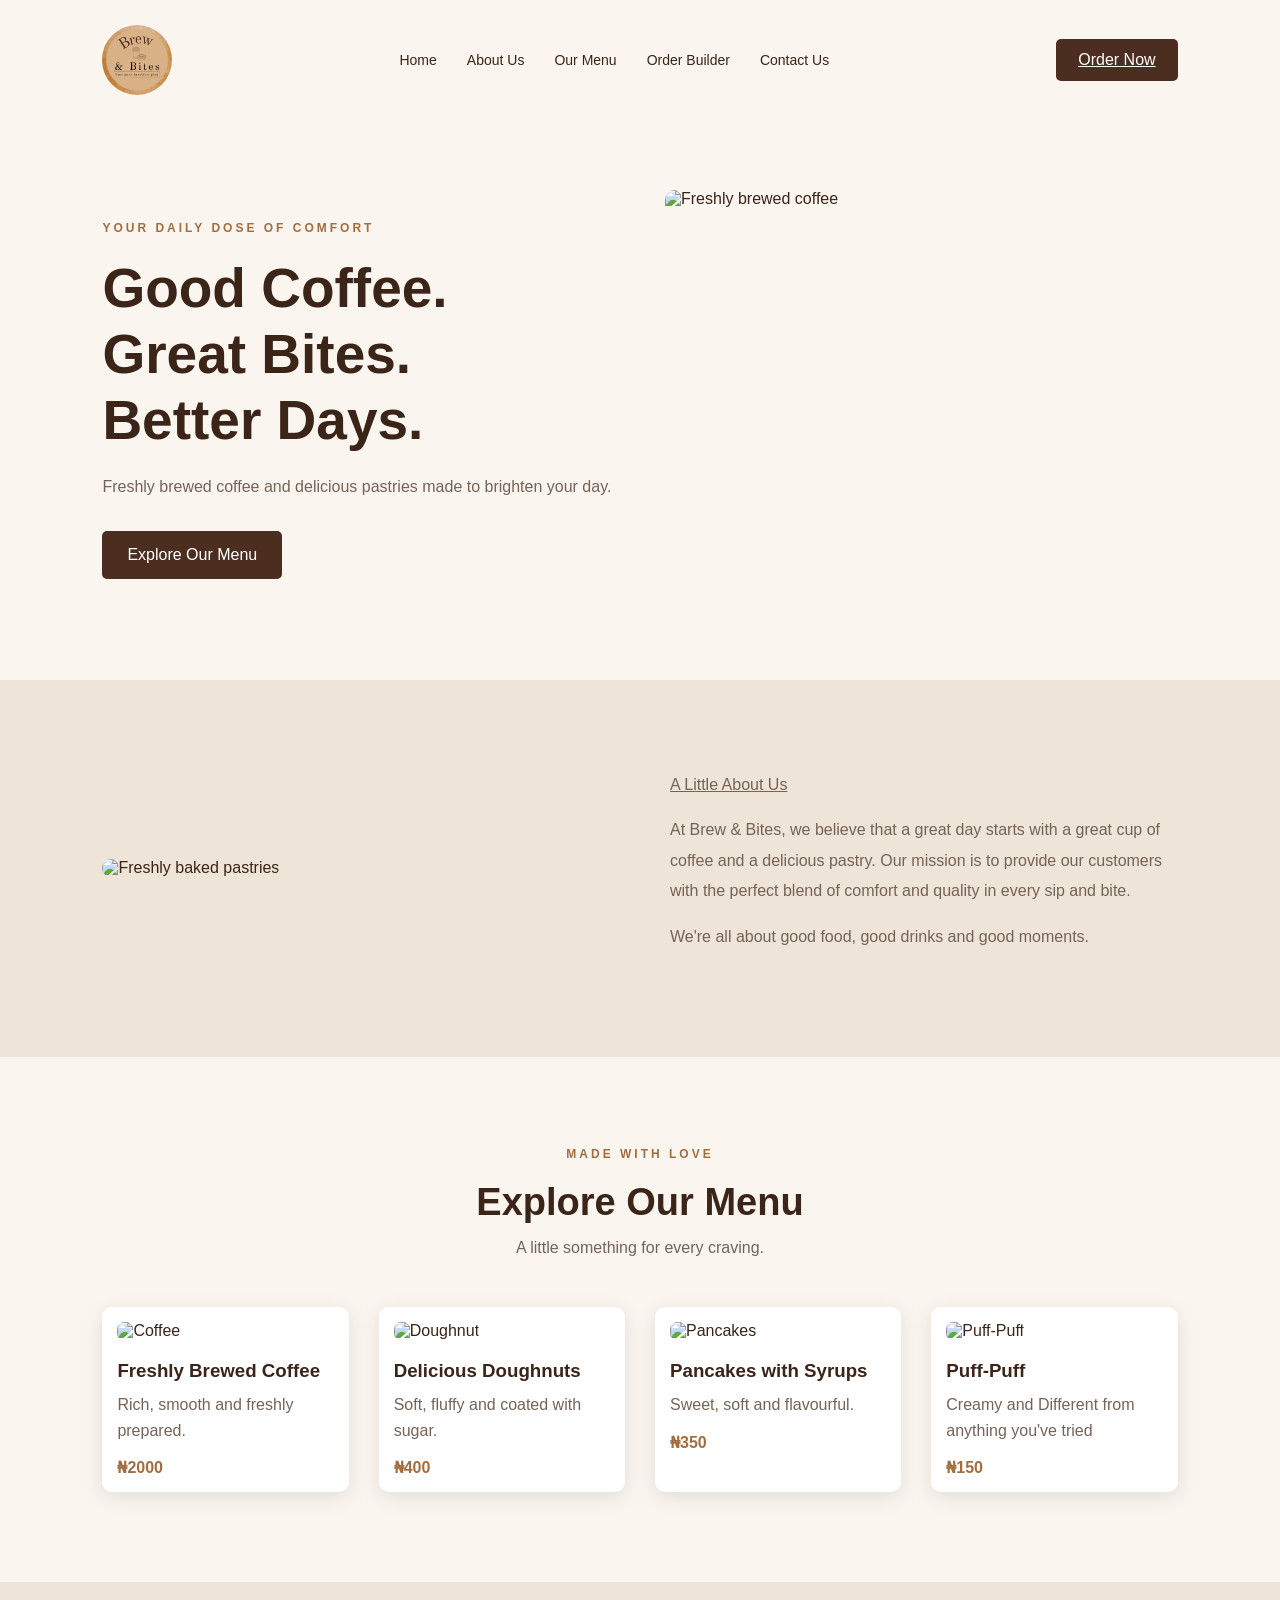
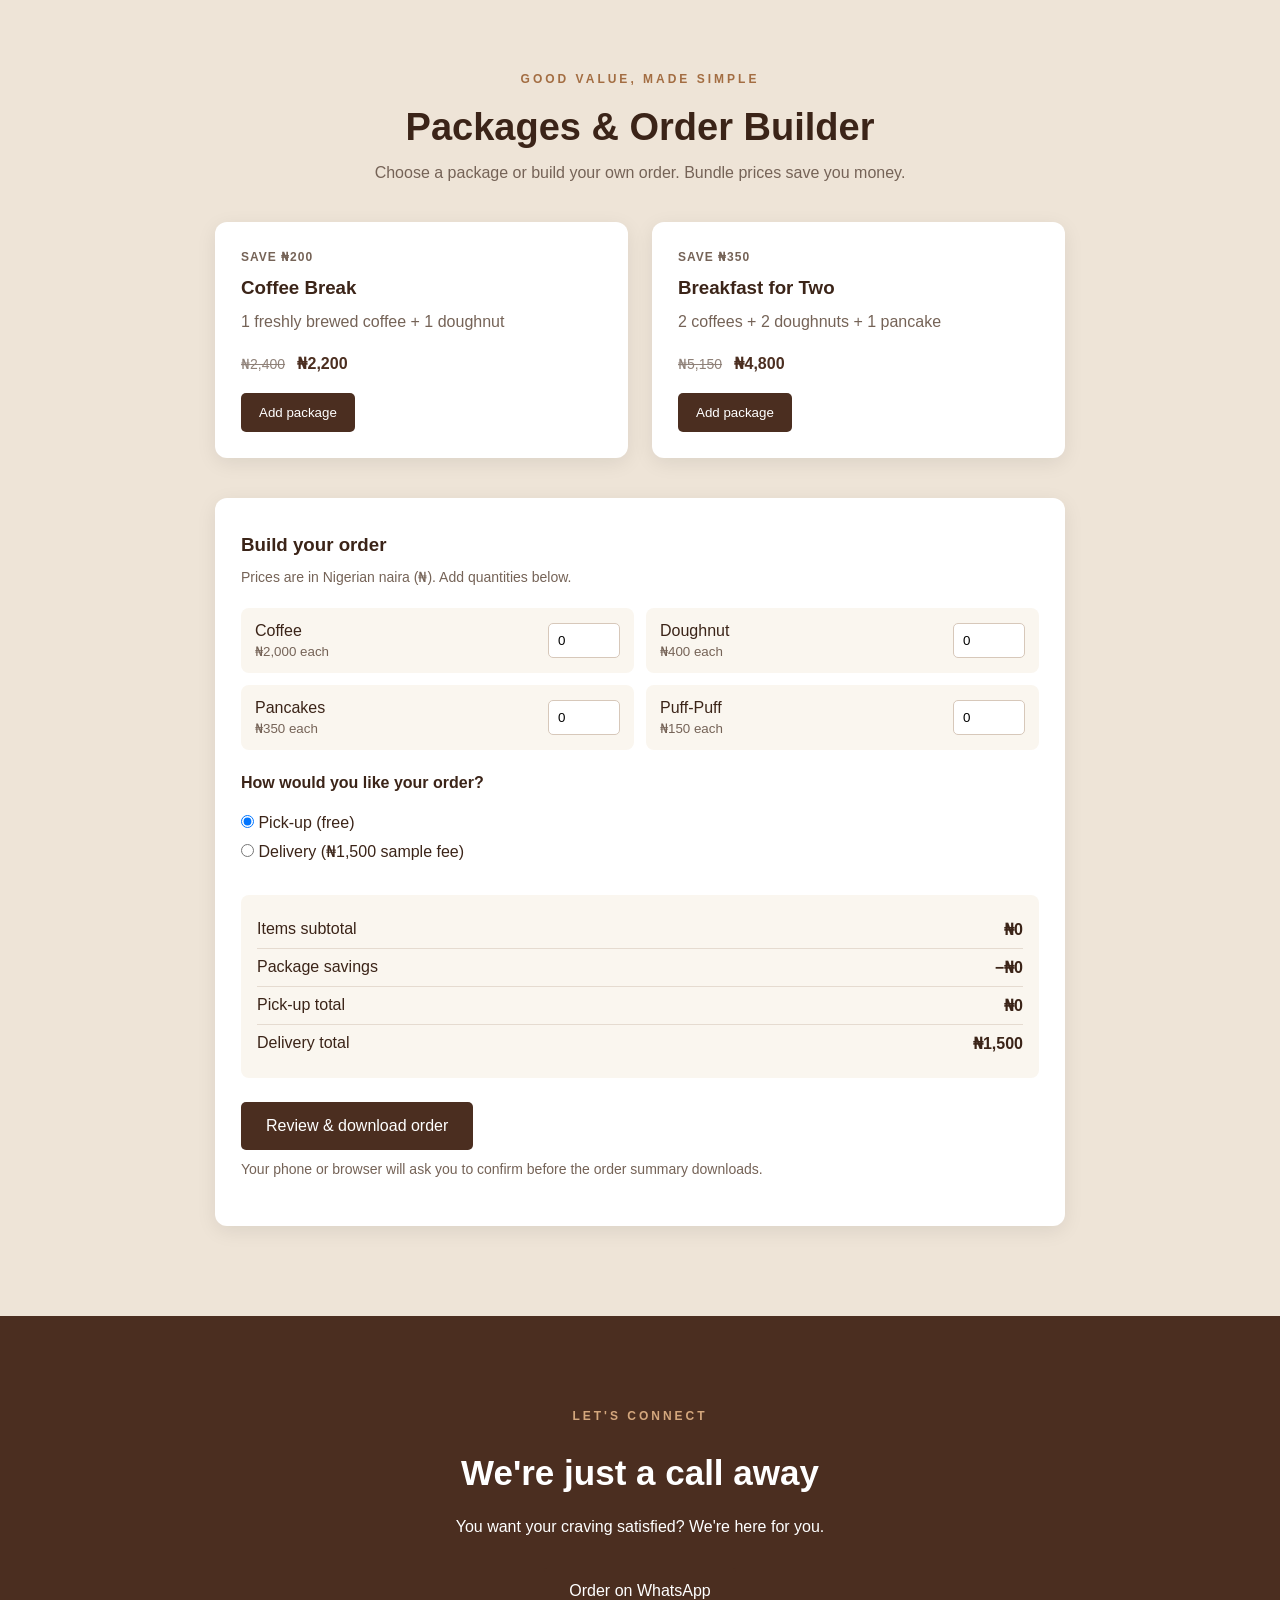
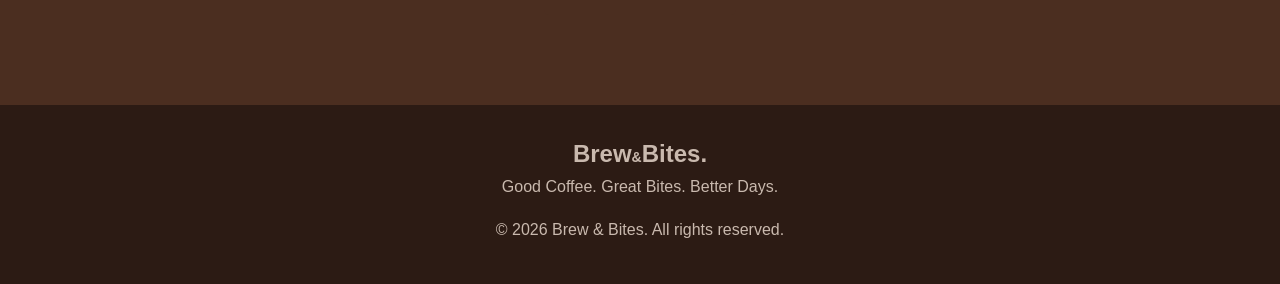
==== index.html @ 8ce564f5 "Prepare homepage for GitHub Pages" ====
<!DOCTYPE html>
<html lang="en">
<head>
    <meta charset="UTF-8">
    <meta name="viewport" content="width=device-width, initial-scale=1.0">
    <title>Brew &amp; Bites | Coffee &amp; Pastries</title>
    <link rel="stylesheet" href="Brew&Bites.css">
</head>

<body>
    
    <!-- Navigation Bar -->
     <header>
        <nav class="navbar">
            <a class="logo" href="#home" aria-label="Brew &amp; Bites home">
                <img src="Brew&Bites Logo.png" alt="Brew &amp; Bites">
            </a>
            <ul class="nav-links">
                <li><a href="#home">Home</a></li>
                <li><a href="#about">About Us</a></li>
                <li><a href="#menu">Our Menu</a></li>
                <li><a href="#order">Order Builder</a></li>
                <li><a href="#contact">Contact Us</a></li>
            </ul>

        <a href="#menu" class="nav-button">Order Now</a>
        </nav>
     </header>

     <!-- Hero Section -->
      <section class="hero" id="home">
        <div class="hero-content">
            <p class="subtitle"> YOUR DAILY DOSE OF COMFORT</p>
            <h2>Good Coffee. <br> Great Bites. <br> Better Days.</h2>
            <p class="hero-text"> Freshly brewed coffee and delicious pastries
                made to brighten your day.</p>
                <a href="#menu" class="main-button">Explore Our Menu</a>
        </div>
        <div class="hero-image">
            <img src="https://i.pinimg.com/736x/48/18/15/48181556a1251f85918fa22b7e24f1dc.jpg"
             alt="Freshly brewed coffee">
        </div>
      </section>
      
      <!-- About Section-->
       <section class="about" id="about">
        <div class="about-image">
            <img src="https://i.pinimg.com/1200x/36/cc/47/36cc47ac94c174bf7841adbf5178aaad.jpg"
             alt="Freshly baked pastries">
            </div>
        <div class="about-content">
            <p class="substitute"><ins>A Little About Us</ins></p>
            <p>At Brew & Bites, we believe that a great day starts with a great cup of coffee 
                and a delicious pastry. Our mission is to provide our customers with the 
                perfect blend of comfort and quality in every sip and bite.</p>
        <p>We're all about good food, good drinks and good moments.</p>
        </div>
    </section>

    <!-- Menu Section -->
     <section class="menu" id="menu">
        <div class="section-heading">
            <p class="subtitle">MADE WITH LOVE</p>
            <h2>Explore Our Menu</h2>
            <p>A little something for every craving.</p>
            </div>
            <div class="menu-container">
                <div class="menu-card">
                    <img src="https://i.pinimg.com/1200x/37/14/6b/37146b39b36eb6099cf2e874a7b038fd.jpg"
                     alt="Coffee">
                
                <h3>Freshly Brewed Coffee</h3>
            <p>Rich, smooth and freshly prepared.</p>
        <span>&#8358;2000</span>
        </div>
        <div class="menu-card">
            <img src="https://i.pinimg.com/736x/ae/e1/06/aee106ad4c05908aec29d36eb1d258b9.jpg"
             alt="Doughnut">
            <h3>Delicious Doughnuts</h3>
            <p>Soft, fluffy and coated with sugar.</p>
            <span>&#8358;400</span>
        </div>
        <div class="menu-card">
            <img src="https://i.pinimg.com/736x/8e/73/9d/8e739d3c73267d97b1885a429aee0c79.jpg"
            alt="Pancakes">
            <h3>Pancakes with Syrups</h3>
            <p>Sweet, soft and flavourful.</p>
            <span>&#8358;350</span>
        </div>
        <div class="menu-card">
            <img src="https://i.pinimg.com/1200x/b7/78/c4/b778c4406c32c55154d35bc5a3b492a5.jpg"
            alt="Puff-Puff">
            <h3>Puff-Puff</h3>
            <p>Creamy and Different from anything you've tried</p>
            <span>&#8358;150</span>
        </div>
        </div>
    </section>

    <!-- Packages and Order Builder -->
    <section class="order-section" id="order">
        <div class="section-heading">
            <p class="subtitle">GOOD VALUE, MADE SIMPLE</p>
            <h2>Packages &amp; Order Builder</h2>
            <p>Choose a package or build your own order. Bundle prices save you money.</p>
        </div>

        <div class="package-container">
            <article class="package-card">
                <p class="package-label">SAVE ₦200</p>
                <h3>Coffee Break</h3>
                <p>1 freshly brewed coffee + 1 doughnut</p>
                <p class="package-price"><s>₦2,400</s> ₦2,200</p>
                <button class="package-button" type="button" data-package="coffee-break">Add package</button>
            </article>
            <article class="package-card">
                <p class="package-label">SAVE ₦350</p>
                <h3>Breakfast for Two</h3>
                <p>2 coffees + 2 doughnuts + 1 pancake</p>
                <p class="package-price"><s>₦5,150</s> ₦4,800</p>
                <button class="package-button" type="button" data-package="breakfast-two">Add package</button>
            </article>
        </div>

        <form class="order-builder" id="order-form">
            <h3>Build your order</h3>
            <p class="form-note">Prices are in Nigerian naira (₦). Add quantities below.</p>
            <div class="order-items">
                <label class="order-item"><span>Coffee <small>₦2,000 each</small></span><input type="number" min="0" step="1" value="0" data-item="coffee" aria-label="Coffee quantity"></label>
                <label class="order-item"><span>Doughnut <small>₦400 each</small></span><input type="number" min="0" step="1" value="0" data-item="doughnut" aria-label="Doughnut quantity"></label>
                <label class="order-item"><span>Pancakes <small>₦350 each</small></span><input type="number" min="0" step="1" value="0" data-item="pancakes" aria-label="Pancakes quantity"></label>
                <label class="order-item"><span>Puff-Puff <small>₦150 each</small></span><input type="number" min="0" step="1" value="0" data-item="puffpuff" aria-label="Puff-Puff quantity"></label>
            </div>

            <fieldset class="fulfilment-options">
                <legend>How would you like your order?</legend>
                <label><input type="radio" name="fulfilment" value="pickup" checked> Pick-up (free)</label>
                <label><input type="radio" name="fulfilment" value="delivery"> Delivery (₦1,500 sample fee)</label>
            </fieldset>

            <div class="delivery-fields" id="delivery-fields" hidden>
                <label>Delivery address<input type="text" id="delivery-address" autocomplete="street-address" placeholder="Street, area, city"></label>
                <label>Phone number<input type="tel" id="customer-phone" autocomplete="tel" placeholder="e.g. 08012345678"></label>
            </div>

            <div class="order-totals" aria-live="polite">
                <p>Items subtotal <strong id="items-total">₦0</strong></p>
                <p>Package savings <strong id="savings-total">−₦0</strong></p>
                <p>Pick-up total <strong id="pickup-total">₦0</strong></p>
                <p>Delivery total <strong id="delivery-total">₦1,500</strong></p>
            </div>
            <button class="main-button download-button" type="button" id="download-order">Review &amp; download order</button>
            <p class="form-note">Your phone or browser will ask you to confirm before the order summary downloads.</p>
        </form>
    </section>

    <!-- Contact Section -->
    <section class="contact" id="contact">
        <p class="subtitle">LET'S CONNECT</p>
        <h2>We're just a call away</h2>
        <p>You want your craving satisfied? We're here for you.</p>
        <a href="https://wa.me/2349023709091" class="main-button">
          Order on WhatsApp
        </a>
        </section>

        <!--Footer-->
        <footer>
            <h2> Brew<span>&</span>Bites.</h2>
            <p>Good Coffee. Great Bites. Better Days.</p>
            <p class="copyright">&copy; 2026 Brew &amp; Bites. All rights reserved.</p>
        </footer>
        <script src="Brew&Bites.js"></script>
</body>
</html>
---- Brew&Bites.css ----
/*General Page Styling*/
* {
    margin: 0;
    padding: 0;
    box-sizing: border-box;
    scroll-behavior: smooth;
}

body {
      font-family: Arial, Helvetica, sans-serif;
      background-color: #faf6ef;
      color: #3b2418;
}

/*Navigation Bar Styling*/
.navbar {
    display: flex;
    justify-content: space-between;
    align-items: center;
    padding: 25px 8%;
    background-color: #faf6ef;
}

.logo{
    display: inline-flex;
    align-items: center;
}

.logo img {
    display: block;
    width: 70px;
    height: 70px;
    object-fit: contain;
    border-radius: 50%;
}

.nav-links {
    display: flex;
    list-style: none;
    gap: 30px;
}

.nav-links a{
    text-decoration: none;
    color: #3b2418;
    font-size: 14px;
    transition: color 0.3s ease;
}

.nav-links a:hover {
    color: #b47a4b;
}

.nav-button {
    padding: 12px 22px;
    background-color: #4b2e20;
    color: #fff;
    border: none;
    border-radius: 5px;
    cursor: pointer;
    transition: background-color 0.3s ease;
}

/* Hero Section Styling*/
.hero {
    display: flex;
    align-items: center;
    justify-content: space-between;
    padding: 70px 8%;
    gap: 50px;
}

.hero-content {
    flex: 1;
}

.subtitle {
    color: #a36d42;
    font-size: 12px;
    font-weight: bold;
    letter-spacing: 3px;
    margin-bottom: 20px
}

.hero h2 {
    font-size: 55px;
    line-height: 1.2;
    margin-bottom: 20px;
}

.hero-text {
    font-size: 16px;
    margin-bottom: 30px;
    line-height: 1.8;
    color: #756357
}

.main-button {
    display: inline-block;
    background-color: #4b2e20;
    color: #fff;
    padding: 15px 25px;
    text-decoration: none;
    border-radius: 5px;
    transition: background-color 0.3s ease;
}

.main-button:hover {
    background-color: #a36d42;
}

.hero-image {
    flex: 1;
}

.hero-image img {
    display: block;
    width: 100%;
    height: 420px;
    object-fit: cover;
    border-radius: 10px;
}

/*About Section Styling*/
.about {
    display: flex;
    align-items: center;
    background-color: #eee4d7;
    padding: 90px 8%;
    gap: 60px;
}

.about-image {
    flex: 1;
}

.about-image img {
    width: 100%;
    border-radius: 10px;
    object-fit: cover;
    height: 400px;
}

.about-content {
    flex: 1;
}

.about-content h2 {
    font-size: 38px;
    margin-bottom: 20px;
}

.about-content p {
    line-height: 1.9;
    color: #756357;
    margin-bottom: 15px;
}

/*Menu Section Styling*/
.menu {
    padding: 90px 8%;
    background-color: #faf6ef;
    text-align: center;
}

.section-heading h2 {
    font-size: 38px;
    margin-bottom: 15px;
}

.section-heading > p:last-child {
    color: #756357;
}

.menu-container {
    display: flex;
    justify-content: center;
    gap: 30px;
    margin-top: 50px;
}

.menu-card {
    background-color: white;
    padding: 15px;
    border-radius: 10px;
    flex: 1;
    text-align: left;
    box-shadow: 0 5px 20px rgba(0, 0, 0, 0.1);
    transition: 0.3s ease;
}

.menu-card:hover {
    transform: translateY(-8px);
    box-shadow: 0 10px 30px rgba(0, 0, 0, 0.1);
}

.menu-card img {
    width: 100%;
    border-radius: 7px;
    object-fit: cover;
    height: 220px;
}

.menu-card h3 {
    margin: 20px 0 10px;
}

.menu-card p {
    color: #756357;
    line-height: 1.6;
    margin-bottom: 15px;
}

.menu-card span {
    font-weight: bold;
    color: #a36d42;
}

/* Packages and order builder */
.order-section {
    padding: 90px 8%;
    background-color: #eee4d7;
}

.order-section .section-heading {
    text-align: center;
}

.package-container {
    display: grid;
    grid-template-columns: repeat(2, minmax(0, 1fr));
    gap: 24px;
    max-width: 850px;
    margin: 40px auto;
}

.package-card,
.order-builder {
    background: #fff;
    border-radius: 12px;
    padding: 26px;
    box-shadow: 0 5px 20px rgba(0, 0, 0, 0.08);
}

.package-label {
    color: #a36d42;
    font-size: 12px;
    font-weight: bold;
    letter-spacing: 1px;
}

.package-card h3,
.order-builder h3 {
    margin: 10px 0;
}

.package-card p {
    line-height: 1.6;
    color: #756357;
}

.package-price {
    margin: 16px 0;
    font-weight: bold;
    color: #4b2e20 !important;
}

.package-price s {
    color: #8f8178;
    font-size: 14px;
    font-weight: normal;
    margin-right: 8px;
}

.package-button {
    border: 0;
    border-radius: 5px;
    padding: 12px 18px;
    background: #4b2e20;
    color: #fff;
    cursor: pointer;
}

.package-button:hover {
    background: #a36d42;
}

.order-builder {
    max-width: 850px;
    margin: 0 auto;
}

.form-note {
    color: #756357;
    font-size: 14px;
    line-height: 1.6;
    margin: 8px 0 20px;
}

.order-items {
    display: grid;
    grid-template-columns: repeat(2, minmax(0, 1fr));
    gap: 12px;
}

.order-item {
    display: flex;
    justify-content: space-between;
    align-items: center;
    gap: 12px;
    padding: 14px;
    background: #faf6ef;
    border-radius: 8px;
}

.order-item small {
    display: block;
    color: #756357;
    margin-top: 4px;
}

.order-item input {
    width: 72px;
    padding: 9px;
    border: 1px solid #d7c8ba;
    border-radius: 5px;
}

.fulfilment-options {
    border: 0;
    margin: 24px 0 16px;
}

.fulfilment-options legend {
    font-weight: bold;
    margin-bottom: 12px;
}

.fulfilment-options label {
    display: block;
    margin: 10px 0;
}

.delivery-fields label {
    display: block;
    font-weight: bold;
    margin: 12px 0;
}

.delivery-fields input {
    display: block;
    width: 100%;
    margin-top: 6px;
    padding: 12px;
    border: 1px solid #d7c8ba;
    border-radius: 5px;
}

.order-totals {
    margin: 24px 0;
    padding: 16px;
    background: #faf6ef;
    border-radius: 8px;
}

.order-totals p {
    display: flex;
    justify-content: space-between;
    gap: 16px;
    padding: 9px 0;
    border-bottom: 1px solid #e5dbd0;
}

.order-totals p:last-child {
    border-bottom: 0;
}

.download-button {
    border: 0;
    cursor: pointer;
    font: inherit;
}

/* Contact Section */
.contact {
    background-color: #4b2e20;
    color: white;
    text-align: center;
    padding: 90px 8%;
}

.contact h2 {
    font-size: 35px;
    margin-bottom: 20px;
}

.contact p {
    line-height: 1.8;
    margin-bottom: 25px;
}

.contact .subtitle {
    color: #d4a77d;
}

/* Footer */
footer {
    background-color: #2c1b14;
    color: white;
    text-align: center;
    padding: 35px 15px;
}

footer h2 {
    margin-bottom: 10px;
    color: #c9b9ae;
}

footer p {
    color: #c9b9ae;
    margin-bottom: 10px;
}

footer span {
    color: #c9b9ae;
    margin: 10px 0;
    font-size: 14px;
}

.copyright {
    margin-top: 25px;
}

/* Mobile Responsivess */
@media (max-width: 768px) {
    .navbar {
        flex-direction: column;
        gap: 20px;
        align-items: flex-start;
    }

    .nav-links {
        flex-wrap: wrap;
        gap: 15px;
        margin-top: 15px;
        justify-content: center;
    }

    .hero {
        flex-direction: column;
        text-align: center;
        padding: 50px 6%;
    }

    .hero h2 {
        font-size: 40px;
    }

    .hero-image {
        height: 300px;
    }

    .about {
        flex-direction: column;
        text-align: center;
        padding: 60px 6%;
    }

    .about-content h2 {
        font-size: 30px;
    }

    .menu-container {
        flex-direction: column;
    }

    .package-container,
    .order-items {
        grid-template-columns: 1fr;
    }

    .hero-image,
    .hero-image img {
        width: 100%;
    }

    .contact h2 {
        font-size: 30px;
    }
}
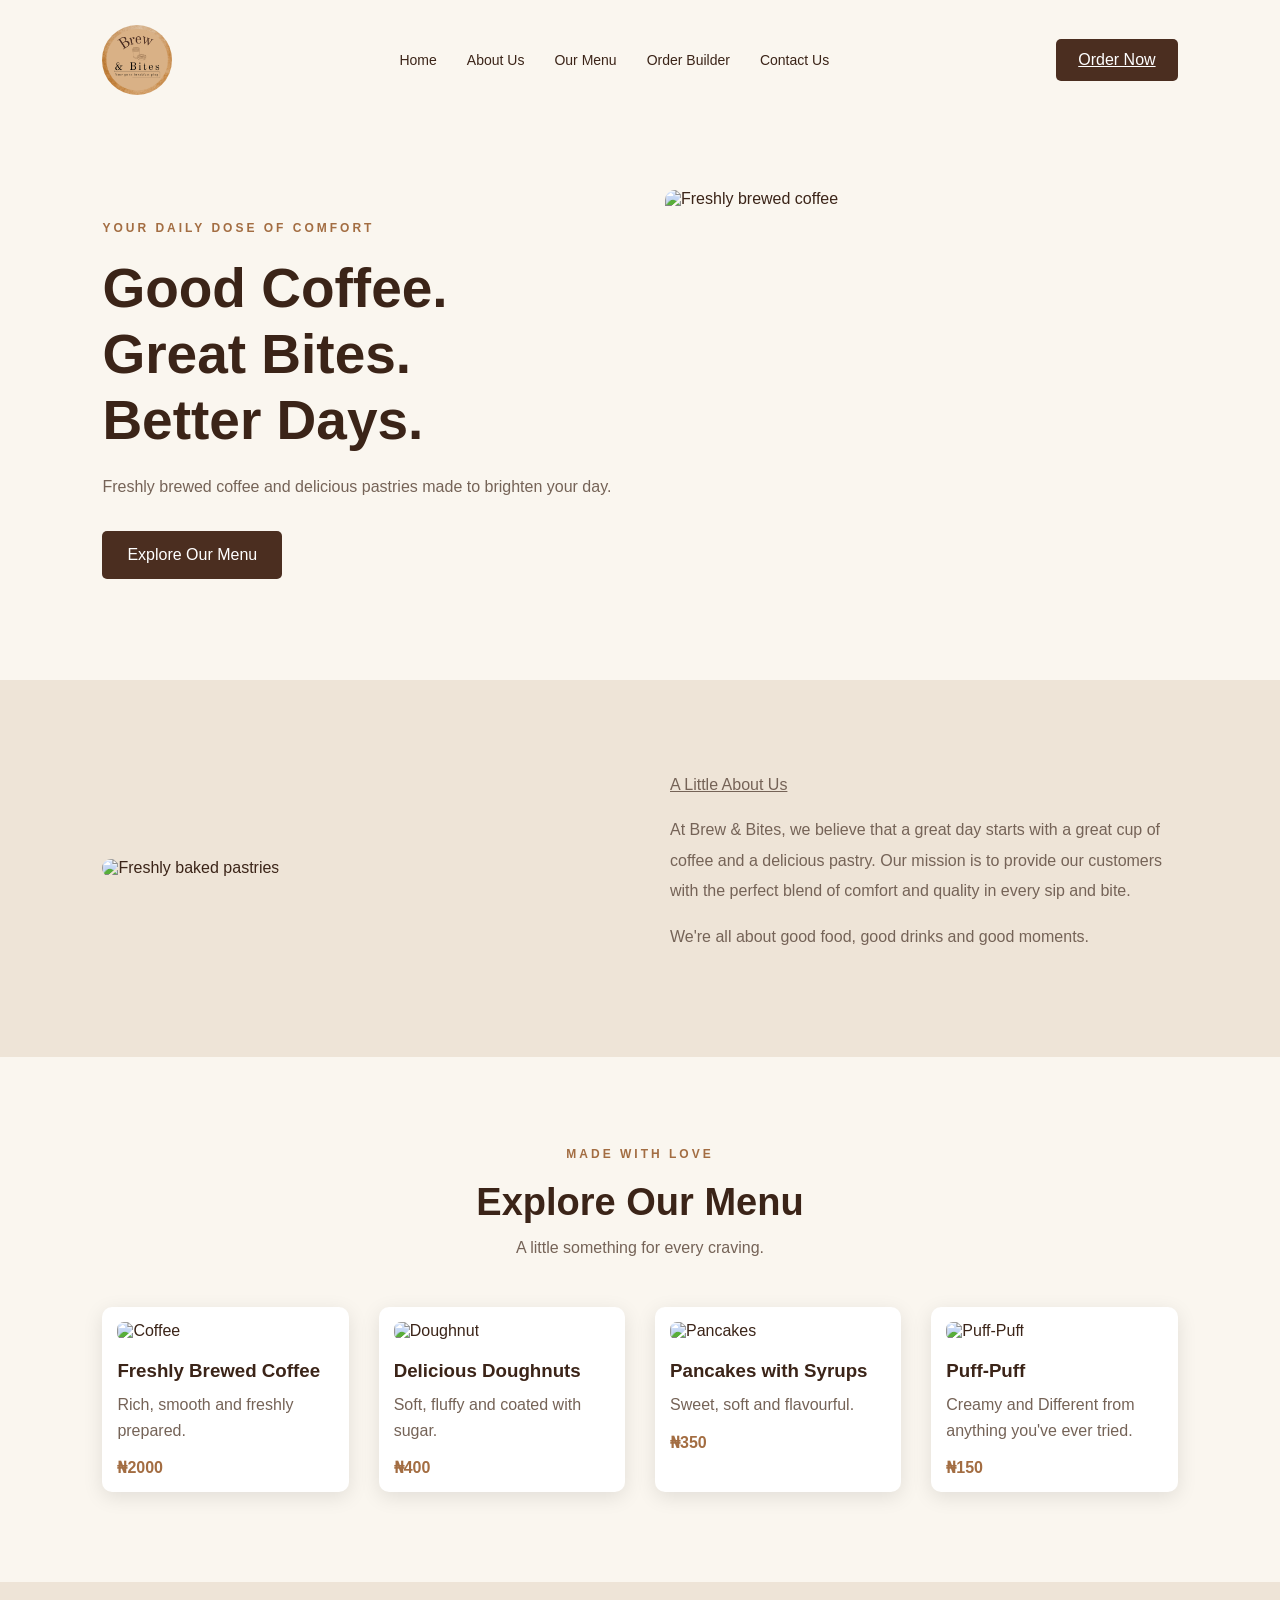
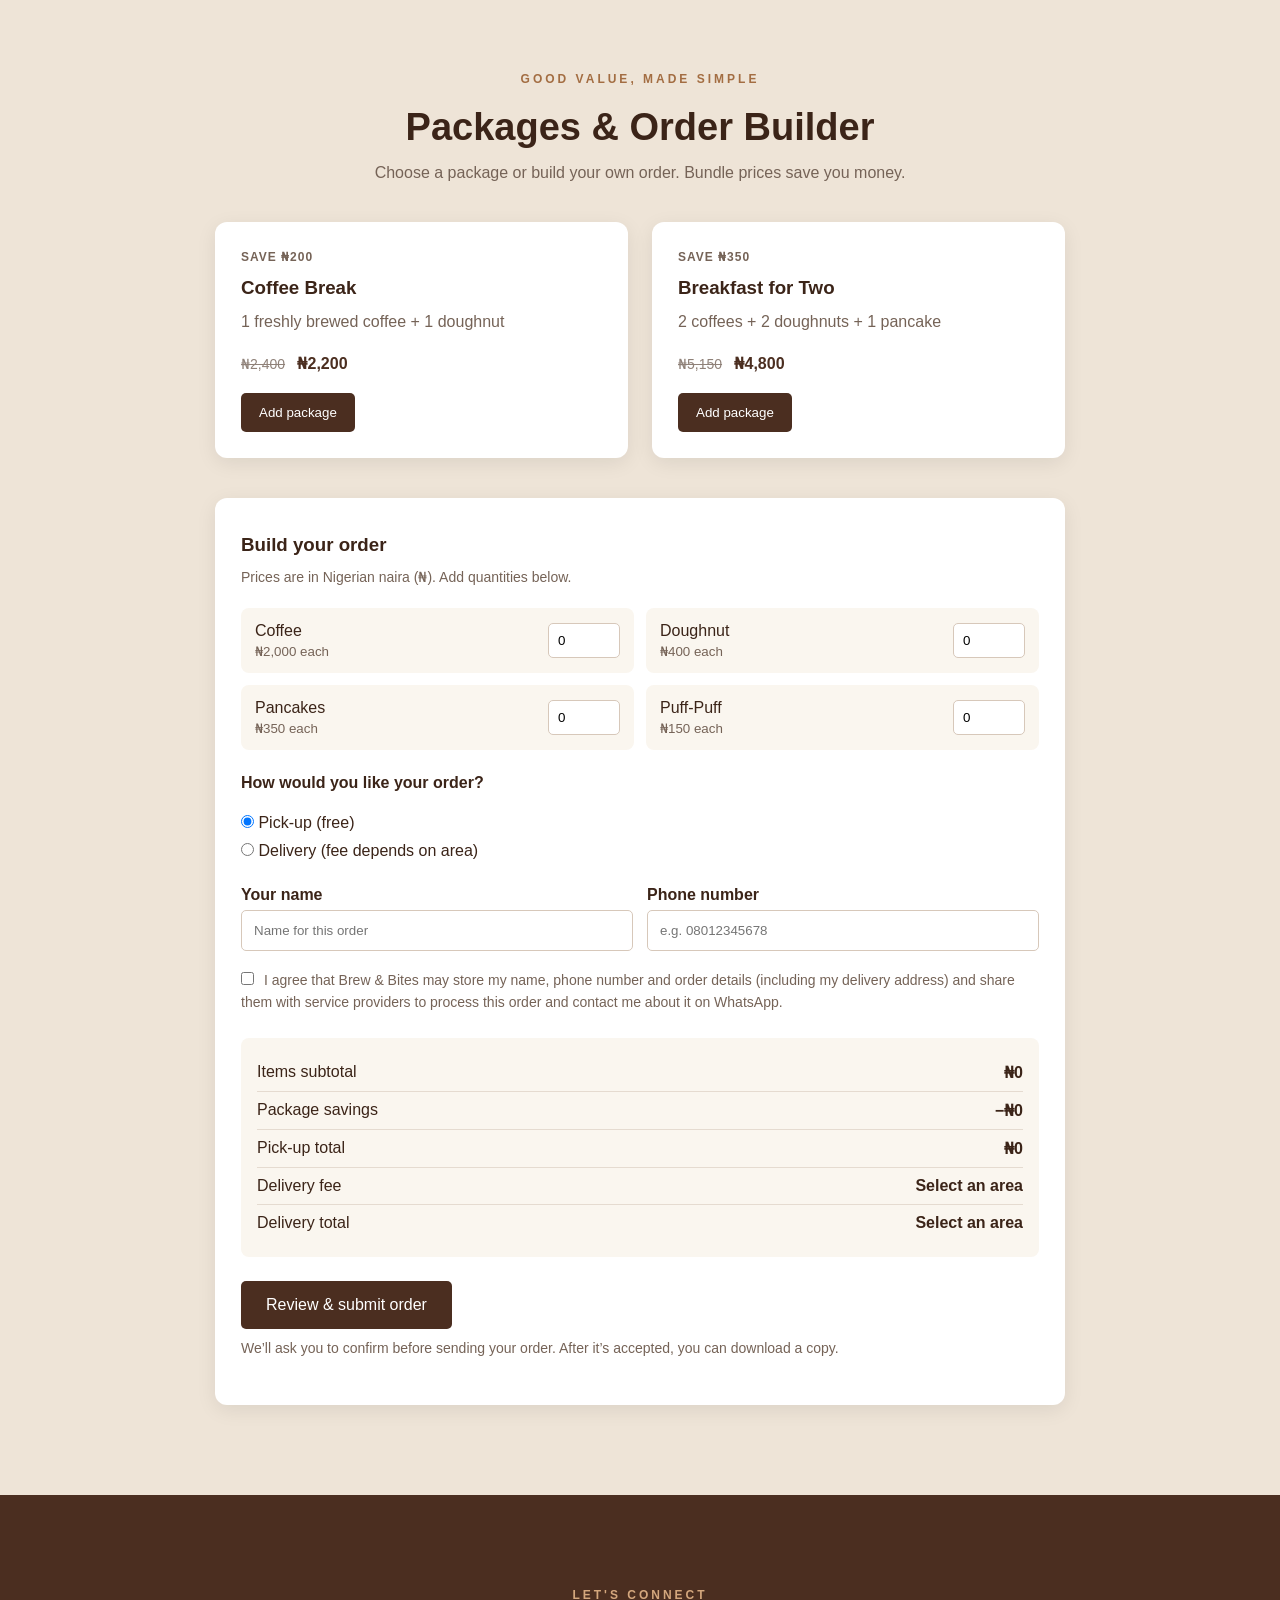
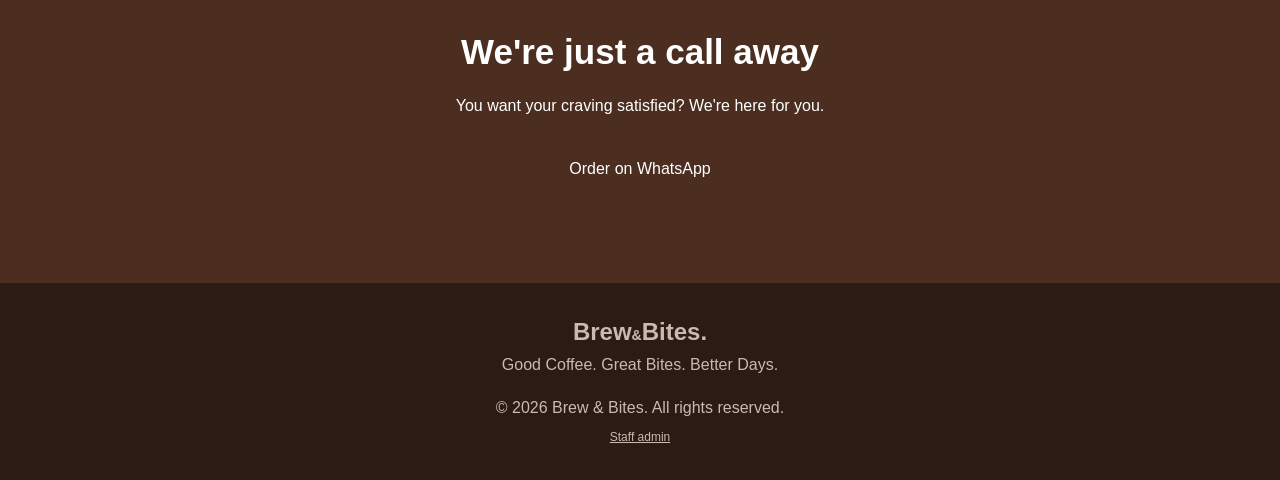
==== commit 006f8ab6: "Add Supabase order backend and admin dashboard" ====
--- a/index.html
+++ b/index.html
@@ -91,7 +91,7 @@
             <img src="https://i.pinimg.com/1200x/b7/78/c4/b778c4406c32c55154d35bc5a3b492a5.jpg"
             alt="Puff-Puff">
             <h3>Puff-Puff</h3>
-            <p>Creamy and Different from anything you've tried</p>
+            <p>Creamy and Different from anything you've ever tried.</p>
             <span>&#8358;150</span>
         </div>
         </div>
@@ -125,6 +125,7 @@
         <form class="order-builder" id="order-form">
             <h3>Build your order</h3>
             <p class="form-note">Prices are in Nigerian naira (₦). Add quantities below.</p>
+            <label class="bot-trap" aria-hidden="true">Leave this field empty<input type="text" id="website" tabindex="-1" autocomplete="off"></label>
             <div class="order-items">
                 <label class="order-item"><span>Coffee <small>₦2,000 each</small></span><input type="number" min="0" step="1" value="0" data-item="coffee" aria-label="Coffee quantity"></label>
                 <label class="order-item"><span>Doughnut <small>₦400 each</small></span><input type="number" min="0" step="1" value="0" data-item="doughnut" aria-label="Doughnut quantity"></label>
@@ -135,22 +136,39 @@
             <fieldset class="fulfilment-options">
                 <legend>How would you like your order?</legend>
                 <label><input type="radio" name="fulfilment" value="pickup" checked> Pick-up (free)</label>
-                <label><input type="radio" name="fulfilment" value="delivery"> Delivery (₦1,500 sample fee)</label>
+                <label><input type="radio" name="fulfilment" value="delivery"> Delivery (fee depends on area)</label>
             </fieldset>
 
+            <div class="customer-fields">
+                <label>Your name<input type="text" id="customer-name" autocomplete="name" maxlength="100" required placeholder="Name for this order"></label>
+                <label>Phone number<input type="tel" id="customer-phone" autocomplete="tel" maxlength="30" required placeholder="e.g. 08012345678"></label>
+            </div>
             <div class="delivery-fields" id="delivery-fields" hidden>
+                <label>Delivery area
+                    <select id="delivery-area">
+                        <option value="" selected>Select your area</option>
+                        <option value="academic_area">Academic area — ₦600</option>
+                        <option value="halls_of_residence">Halls of residence — ₦500</option>
+                        <option value="private_hostel">Private hostel — ₦300</option>
+                        <option value="off_campus" disabled>Off-campus — unavailable</option>
+                    </select>
+                </label>
+                <p class="form-note">Off-campus delivery is currently unavailable.</p>
                 <label>Delivery address<input type="text" id="delivery-address" autocomplete="street-address" placeholder="Street, area, city"></label>
-                <label>Phone number<input type="tel" id="customer-phone" autocomplete="tel" placeholder="e.g. 08012345678"></label>
             </div>
+
+            <label class="order-consent"><input type="checkbox" id="order-consent" required> I agree that Brew &amp; Bites may store my name, phone number and order details (including my delivery address) and share them with service providers to process this order and contact me about it on WhatsApp.</label>
 
             <div class="order-totals" aria-live="polite">
                 <p>Items subtotal <strong id="items-total">₦0</strong></p>
                 <p>Package savings <strong id="savings-total">−₦0</strong></p>
                 <p>Pick-up total <strong id="pickup-total">₦0</strong></p>
-                <p>Delivery total <strong id="delivery-total">₦1,500</strong></p>
+                <p>Delivery fee <strong id="delivery-fee-total">Select an area</strong></p>
+                <p>Delivery total <strong id="delivery-total">Select an area</strong></p>
             </div>
-            <button class="main-button download-button" type="button" id="download-order">Review &amp; download order</button>
-            <p class="form-note">Your phone or browser will ask you to confirm before the order summary downloads.</p>
+            <button class="main-button download-button" type="submit" id="submit-order">Review &amp; submit order</button>
+            <p class="form-note">We’ll ask you to confirm before sending your order. After it’s accepted, you can download a copy.</p>
+            <p class="order-status" id="order-status" role="status" aria-live="polite"></p>
         </form>
     </section>
 
@@ -169,6 +187,7 @@
             <h2> Brew<span>&</span>Bites.</h2>
             <p>Good Coffee. Great Bites. Better Days.</p>
             <p class="copyright">&copy; 2026 Brew &amp; Bites. All rights reserved.</p>
+            <a class="staff-link" href="/admin/">Staff admin</a>
         </footer>
         <script src="Brew&Bites.js"></script>
 </body>
--- a/Brew&Bites.css
+++ b/Brew&Bites.css
@@ -341,19 +341,84 @@
     margin: 10px 0;
 }
 
-.delivery-fields label {
-    display: block;
-    font-weight: bold;
-    margin: 12px 0;
-}
-
-.delivery-fields input {
+.customer-fields {
+    display: grid;
+    grid-template-columns: repeat(2, minmax(0, 1fr));
+    gap: 14px;
+    margin: 16px 0;
+}
+
+.customer-fields label {
+    display: block;
+    font-weight: bold;
+}
+
+.customer-fields input {
     display: block;
     width: 100%;
     margin-top: 6px;
     padding: 12px;
     border: 1px solid #d7c8ba;
     border-radius: 5px;
+}
+
+.order-consent {
+    display: block;
+    margin: 18px 0;
+    color: #756357;
+    font-size: 14px;
+    line-height: 1.6;
+}
+
+.order-consent input {
+    margin-right: 6px;
+}
+
+.bot-trap {
+    position: absolute;
+    left: -10000px;
+    width: 1px;
+    height: 1px;
+    overflow: hidden;
+}
+
+.order-status {
+    margin-top: 16px;
+    color: #4b2e20;
+    line-height: 1.6;
+}
+
+.whatsapp-fallback {
+    display: inline-block;
+    margin-top: 8px;
+    color: #147a3d;
+    font-weight: bold;
+}
+
+.delivery-fields label {
+    display: block;
+    font-weight: bold;
+    margin: 12px 0;
+}
+
+.delivery-fields input {
+    display: block;
+    width: 100%;
+    margin-top: 6px;
+    padding: 12px;
+    border: 1px solid #d7c8ba;
+    border-radius: 5px;
+}
+
+.delivery-fields select {
+    display: block;
+    width: 100%;
+    margin-top: 6px;
+    padding: 12px;
+    border: 1px solid #d7c8ba;
+    border-radius: 5px;
+    background: #fff;
+    color: #3b2418;
 }
 
 .order-totals {
@@ -431,6 +496,11 @@
     margin-top: 25px;
 }
 
+.staff-link {
+    color: #c9b9ae;
+    font-size: 12px;
+}
+
 /* Mobile Responsivess */
 @media (max-width: 768px) {
     .navbar {
@@ -475,7 +545,8 @@
     }
 
     .package-container,
-    .order-items {
+    .order-items,
+    .customer-fields {
         grid-template-columns: 1fr;
     }
 
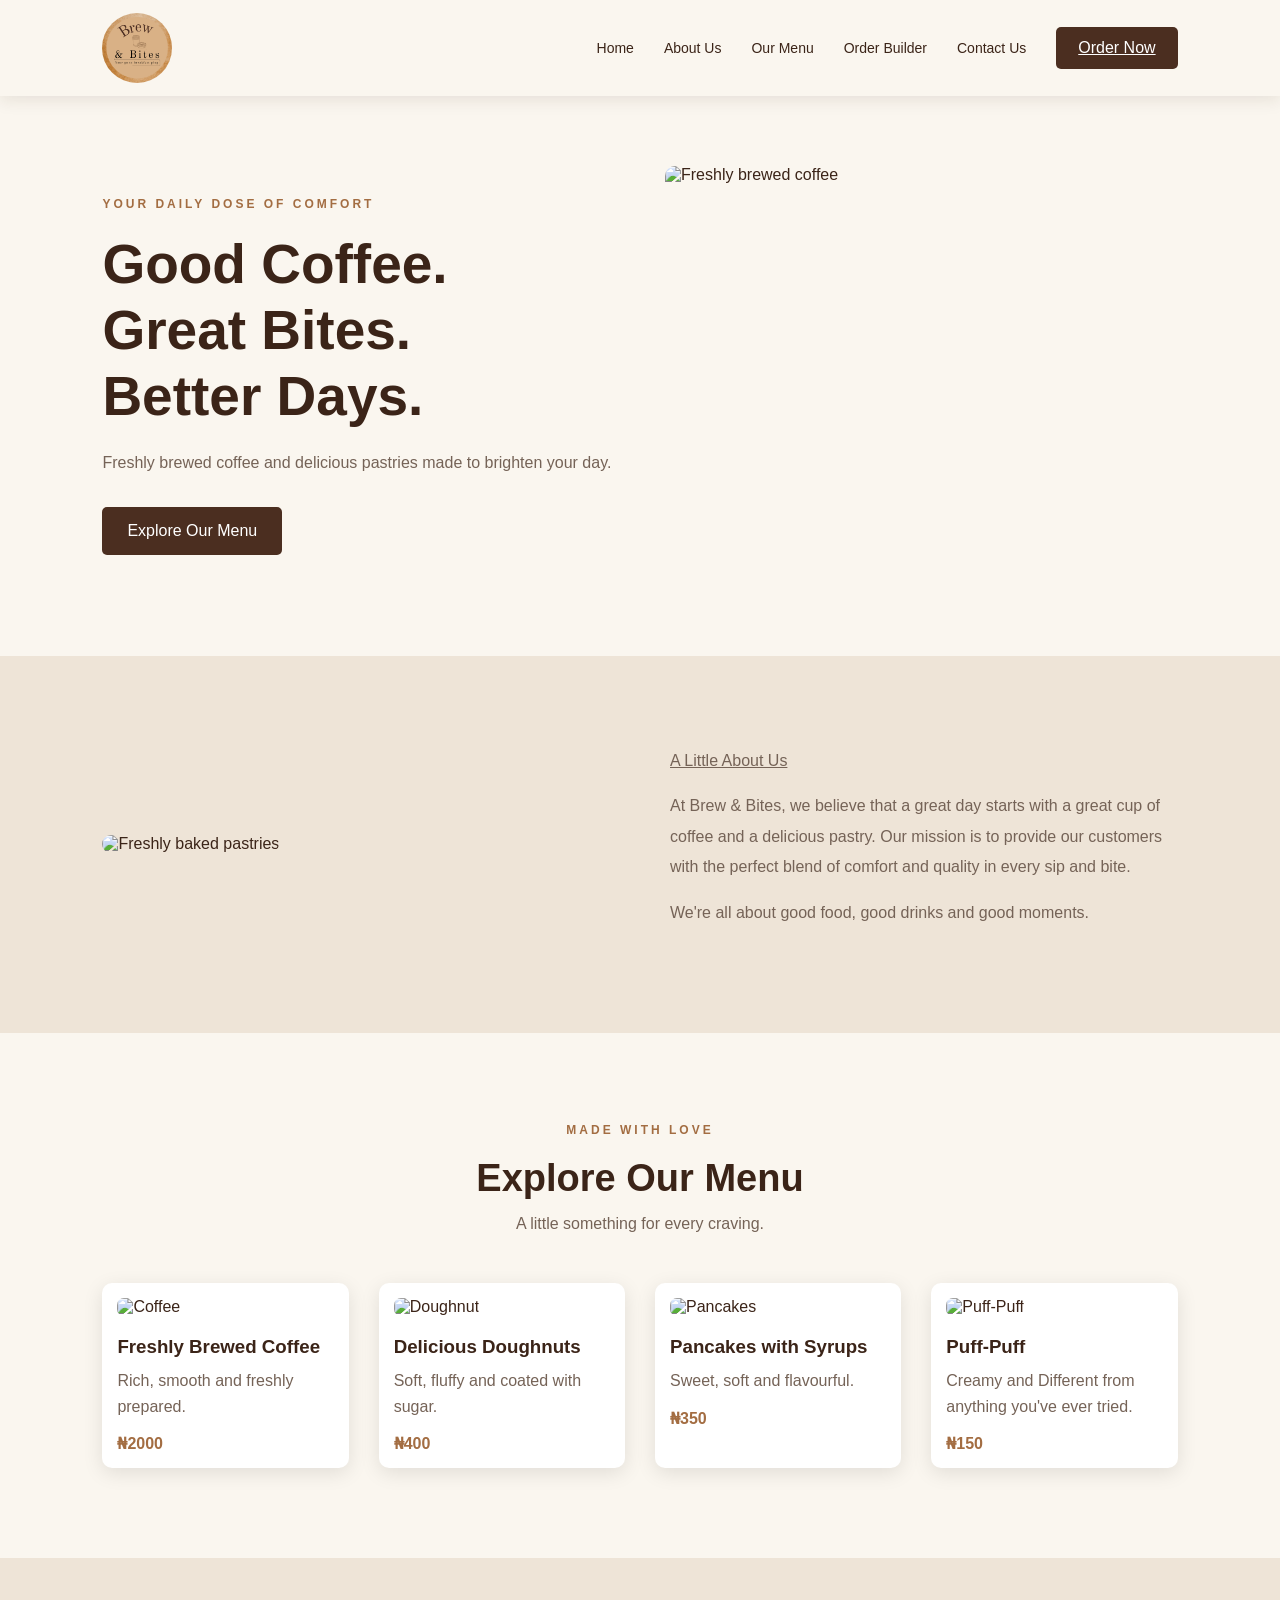
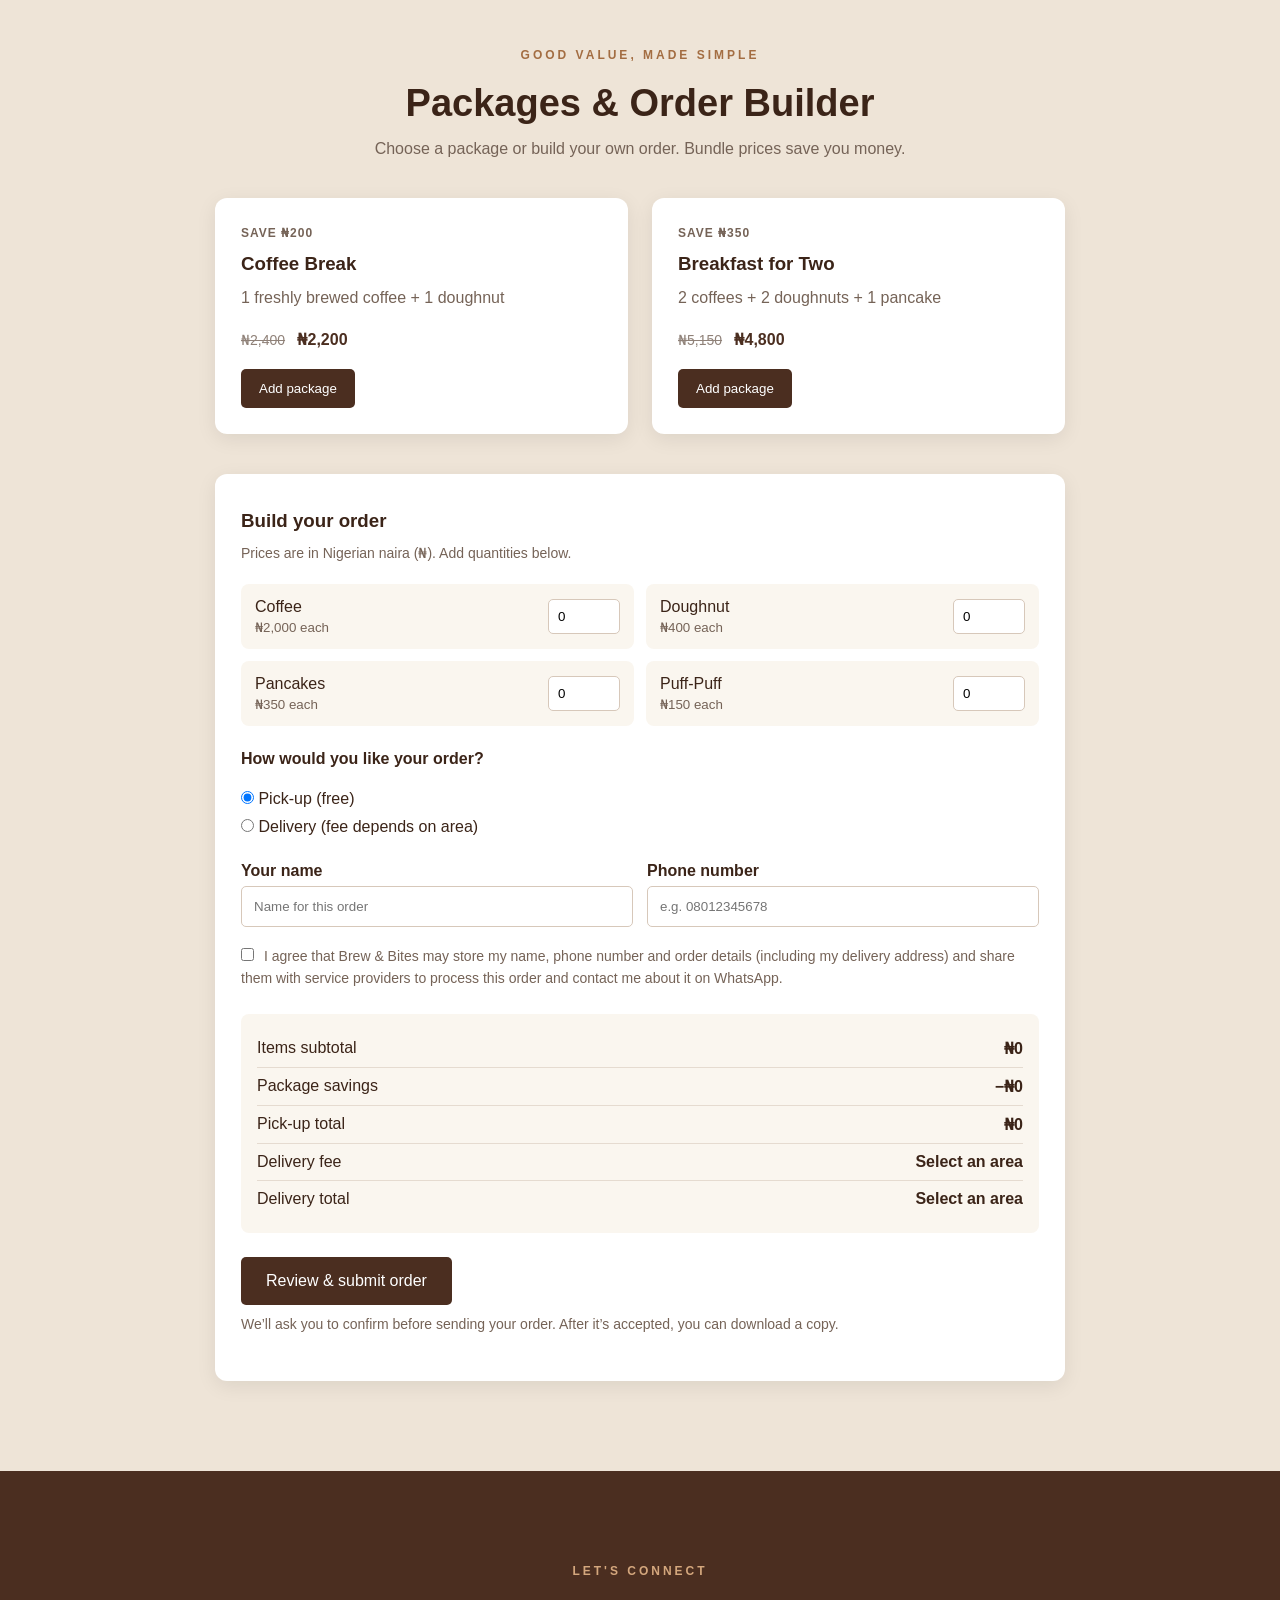
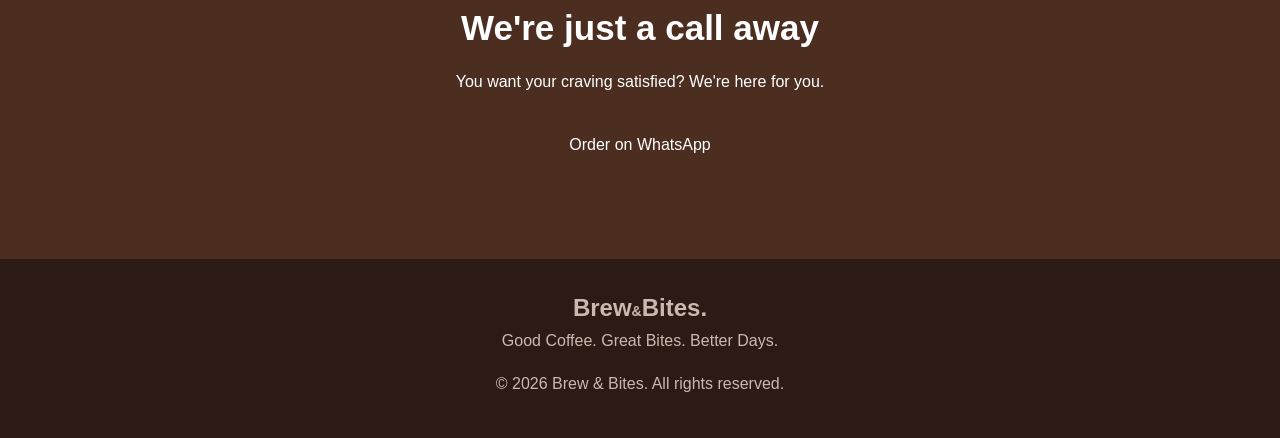
==== commit 260ef259: "update Brew and Bites website" ====
--- a/index.html
+++ b/index.html
@@ -15,15 +15,19 @@
             <a class="logo" href="#home" aria-label="Brew &amp; Bites home">
                 <img src="Brew&Bites Logo.png" alt="Brew &amp; Bites">
             </a>
-            <ul class="nav-links">
-                <li><a href="#home">Home</a></li>
-                <li><a href="#about">About Us</a></li>
-                <li><a href="#menu">Our Menu</a></li>
-                <li><a href="#order">Order Builder</a></li>
-                <li><a href="#contact">Contact Us</a></li>
-            </ul>
-
-        <a href="#menu" class="nav-button">Order Now</a>
+            <button class="nav-toggle" type="button" aria-label="Open navigation menu" aria-expanded="false" aria-controls="primary-navigation">
+                <span></span><span></span><span></span>
+            </button>
+            <div class="nav-menu" id="primary-navigation">
+                <ul class="nav-links">
+                    <li><a href="#home">Home</a></li>
+                    <li><a href="#about">About Us</a></li>
+                    <li><a href="#menu">Our Menu</a></li>
+                    <li><a href="#order">Order Builder</a></li>
+                    <li><a href="#contact">Contact Us</a></li>
+                </ul>
+                <a href="#menu" class="nav-button">Order Now</a>
+            </div>
         </nav>
      </header>
 
@@ -187,7 +191,6 @@
             <h2> Brew<span>&</span>Bites.</h2>
             <p>Good Coffee. Great Bites. Better Days.</p>
             <p class="copyright">&copy; 2026 Brew &amp; Bites. All rights reserved.</p>
-            <a class="staff-link" href="/admin/">Staff admin</a>
         </footer>
         <script src="Brew&Bites.js"></script>
 </body>
--- a/Brew&Bites.css
+++ b/Brew&Bites.css
@@ -10,14 +10,24 @@
       font-family: Arial, Helvetica, sans-serif;
       background-color: #faf6ef;
       color: #3b2418;
+      padding-top: 96px;
 }
 
 /*Navigation Bar Styling*/
+header {
+    position: fixed;
+    inset: 0 0 auto;
+    z-index: 1000;
+    background-color: #faf6ef;
+    box-shadow: 0 4px 16px rgba(59, 36, 24, 0.1);
+}
+
 .navbar {
     display: flex;
     justify-content: space-between;
     align-items: center;
-    padding: 25px 8%;
+    min-height: 96px;
+    padding: 12px 8%;
     background-color: #faf6ef;
 }
 
@@ -38,6 +48,32 @@
     display: flex;
     list-style: none;
     gap: 30px;
+}
+
+.nav-menu {
+    display: flex;
+    align-items: center;
+    gap: 30px;
+}
+
+.nav-toggle {
+    display: none;
+    width: 44px;
+    height: 44px;
+    padding: 10px;
+    border: 1px solid #d9c9b7;
+    border-radius: 8px;
+    background: transparent;
+    cursor: pointer;
+}
+
+.nav-toggle span {
+    display: block;
+    height: 2px;
+    margin: 5px 0;
+    border-radius: 2px;
+    background: #3b2418;
+    transition: transform 0.2s ease, opacity 0.2s ease;
 }
 
 .nav-links a{
@@ -504,16 +540,70 @@
 /* Mobile Responsivess */
 @media (max-width: 768px) {
     .navbar {
+        min-height: 82px;
+        padding: 8px 6%;
+        position: relative;
+    }
+
+    body {
+        padding-top: 82px;
+    }
+
+    .logo img {
+        width: 62px;
+        height: 62px;
+    }
+
+    .nav-toggle {
+        display: block;
+        margin-left: auto;
+    }
+
+    .nav-menu {
+        display: none;
+        position: absolute;
+        top: 100%;
+        left: 0;
+        right: 0;
+        padding: 18px 6% 22px;
+        background: #faf6ef;
+        border-top: 1px solid #e5d8c9;
+        box-shadow: 0 10px 16px rgba(59, 36, 24, 0.1);
+        align-items: stretch;
+        gap: 18px;
+    }
+
+    .navbar.nav-open .nav-menu {
+        display: flex;
         flex-direction: column;
-        gap: 20px;
-        align-items: flex-start;
     }
 
     .nav-links {
-        flex-wrap: wrap;
-        gap: 15px;
-        margin-top: 15px;
-        justify-content: center;
+        flex-direction: column;
+        gap: 0;
+        margin: 0;
+    }
+
+    .nav-links a {
+        display: block;
+        padding: 12px 0;
+        font-size: 16px;
+    }
+
+    .nav-button {
+        text-align: center;
+    }
+
+    .navbar.nav-open .nav-toggle span:nth-child(1) {
+        transform: translateY(7px) rotate(45deg);
+    }
+
+    .navbar.nav-open .nav-toggle span:nth-child(2) {
+        opacity: 0;
+    }
+
+    .navbar.nav-open .nav-toggle span:nth-child(3) {
+        transform: translateY(-7px) rotate(-45deg);
     }
 
     .hero {
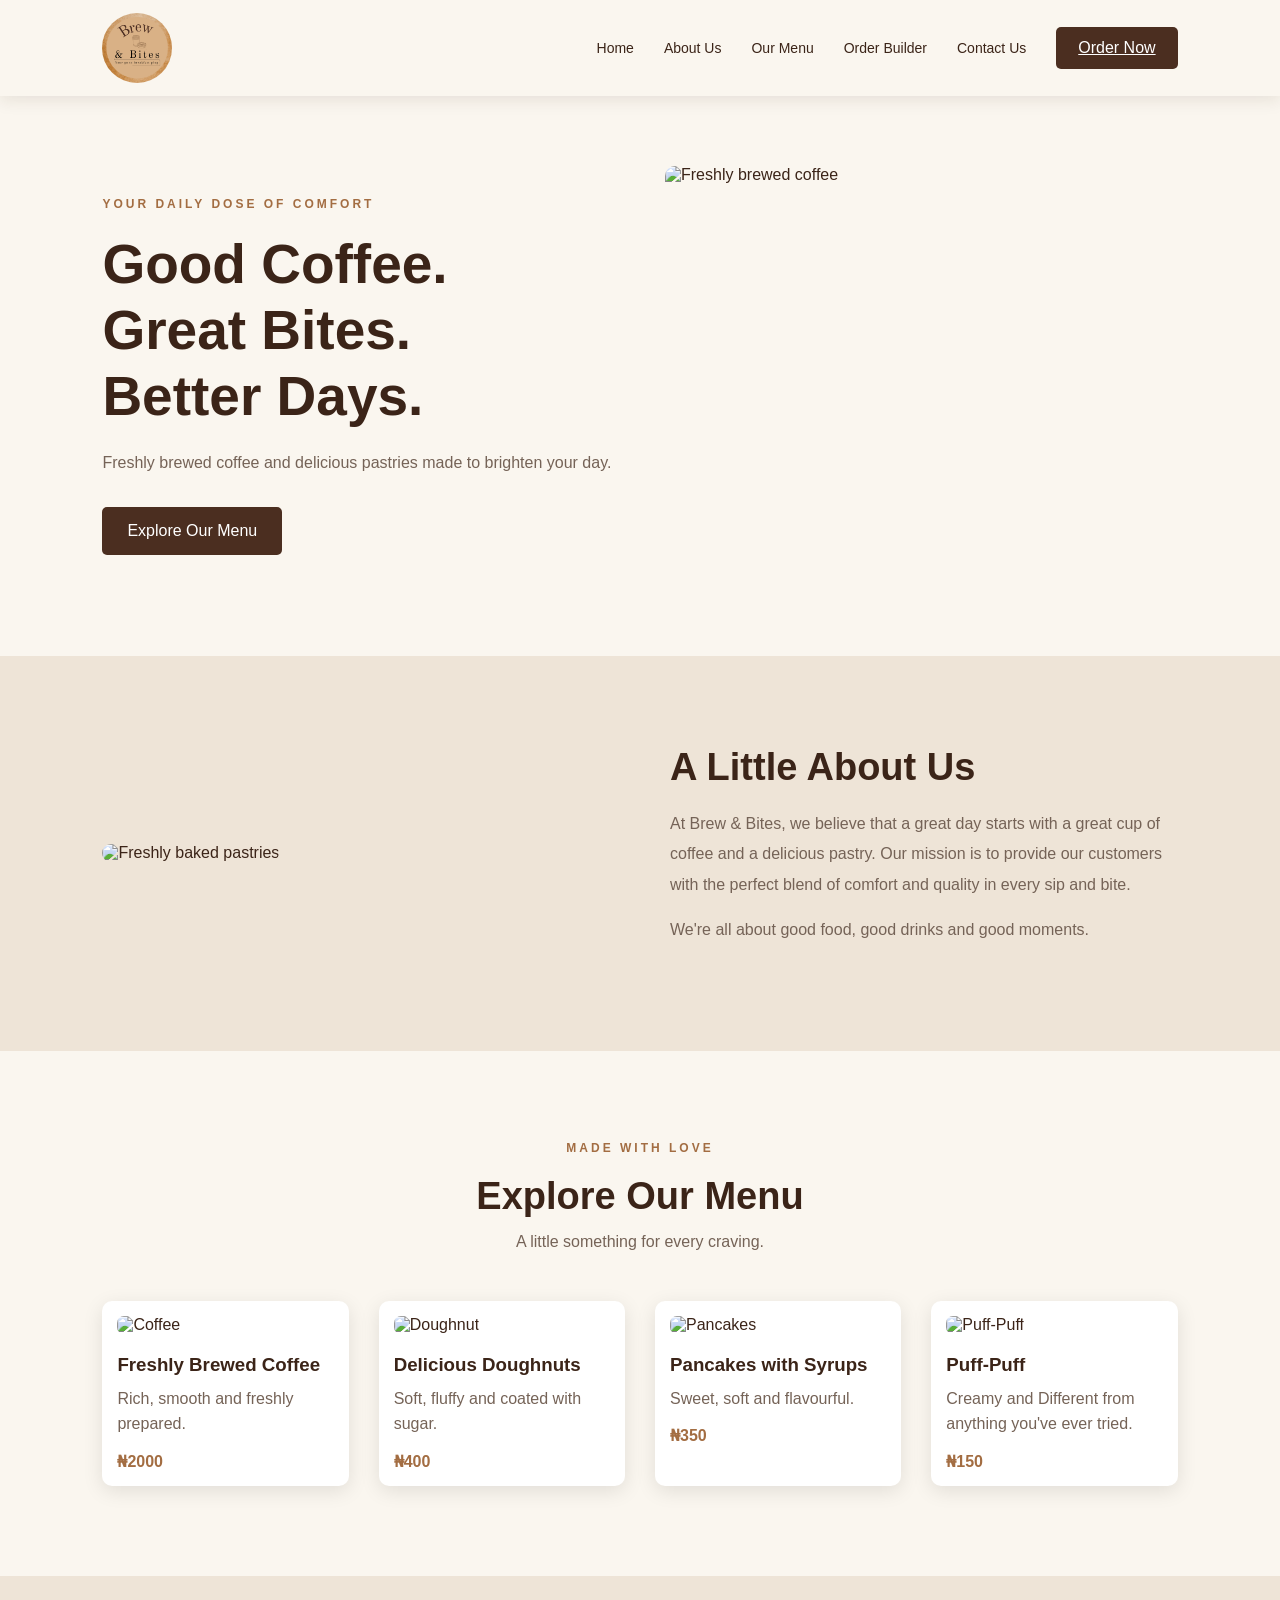
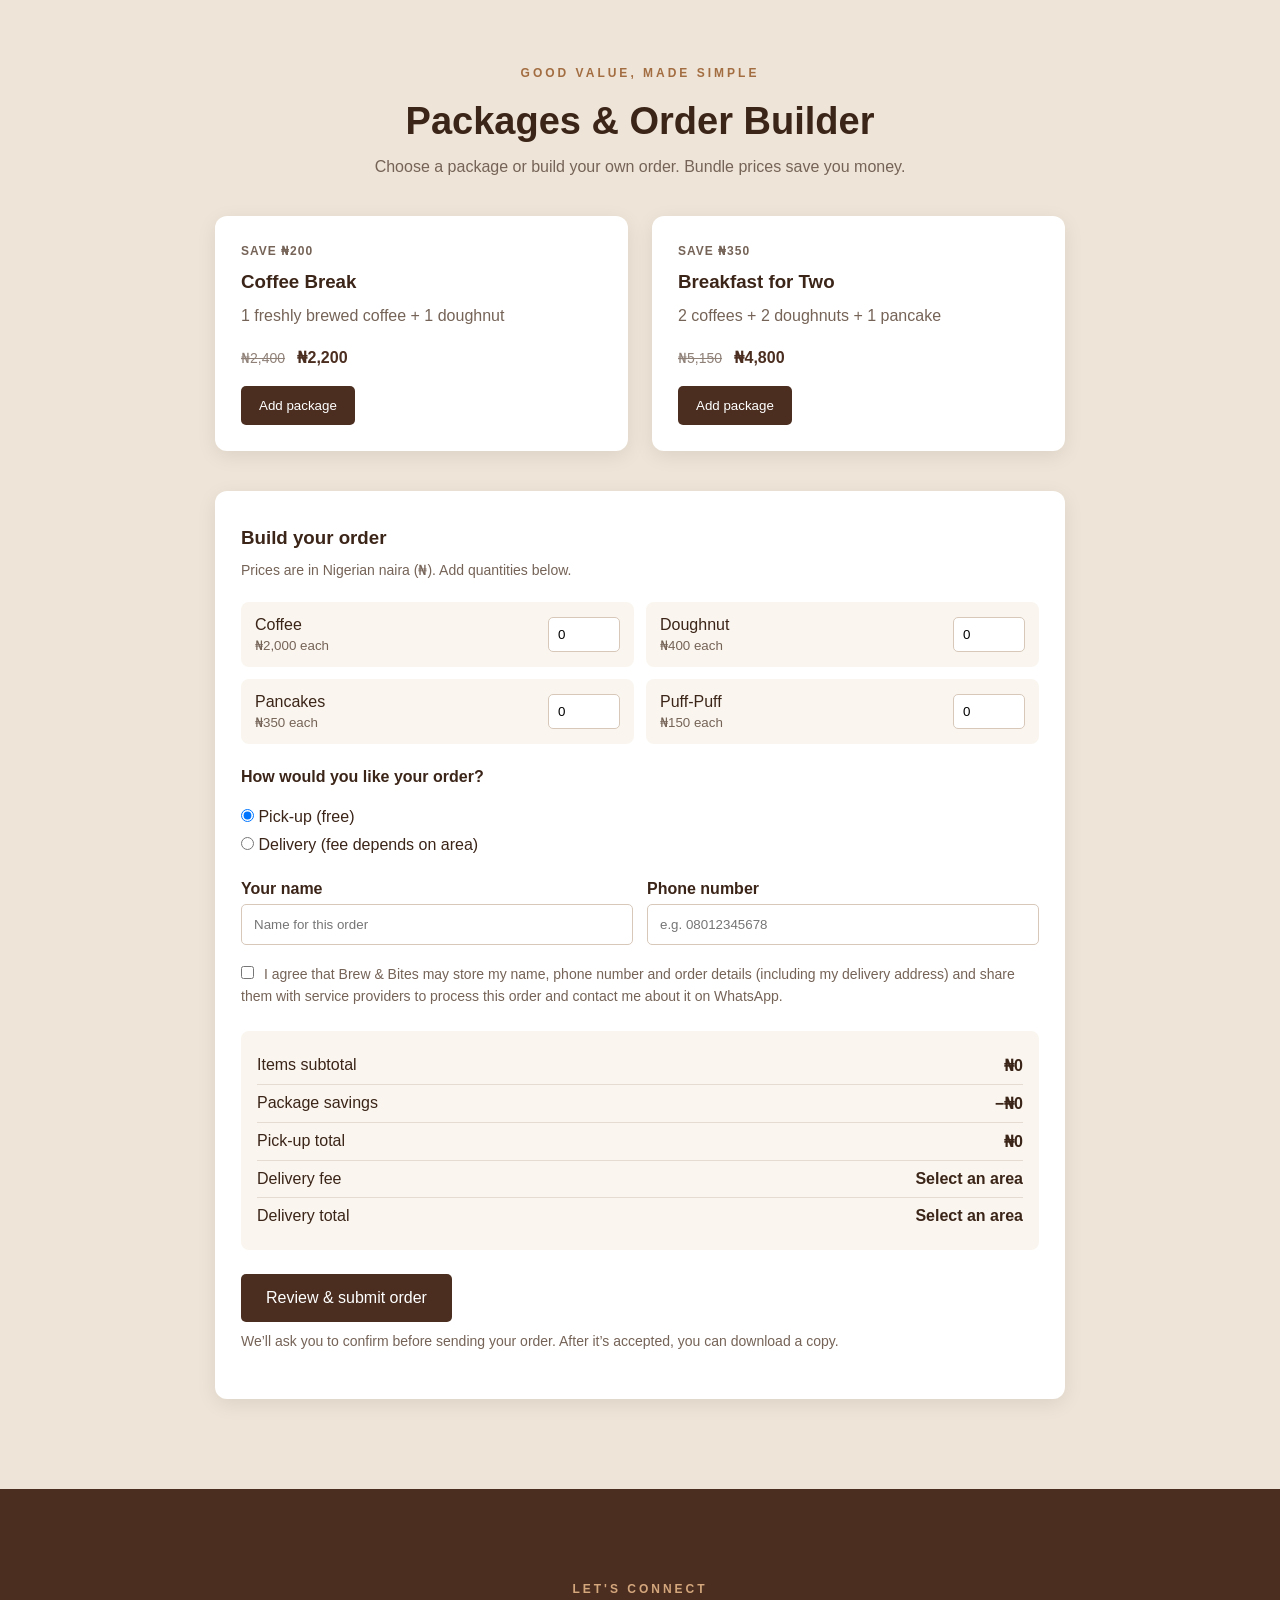
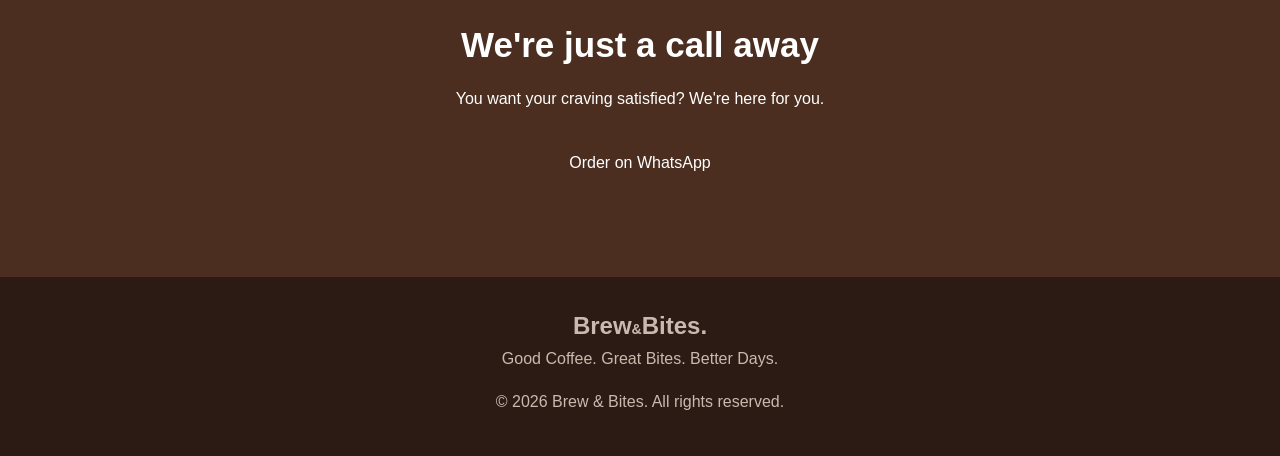
==== commit 1377c188: "Use h3 for About Us heading" ====
--- a/index.html
+++ b/index.html
@@ -53,7 +53,7 @@
              alt="Freshly baked pastries">
             </div>
         <div class="about-content">
-            <p class="substitute"><ins>A Little About Us</ins></p>
+            <h3>A Little About Us</h3>
             <p>At Brew & Bites, we believe that a great day starts with a great cup of coffee 
                 and a delicious pastry. Our mission is to provide our customers with the 
                 perfect blend of comfort and quality in every sip and bite.</p>
--- a/Brew&Bites.css
+++ b/Brew&Bites.css
@@ -181,7 +181,7 @@
     flex: 1;
 }
 
-.about-content h2 {
+.about-content h3 {
     font-size: 38px;
     margin-bottom: 20px;
 }
@@ -626,7 +626,7 @@
         padding: 60px 6%;
     }
 
-    .about-content h2 {
+    .about-content h3 {
         font-size: 30px;
     }
 
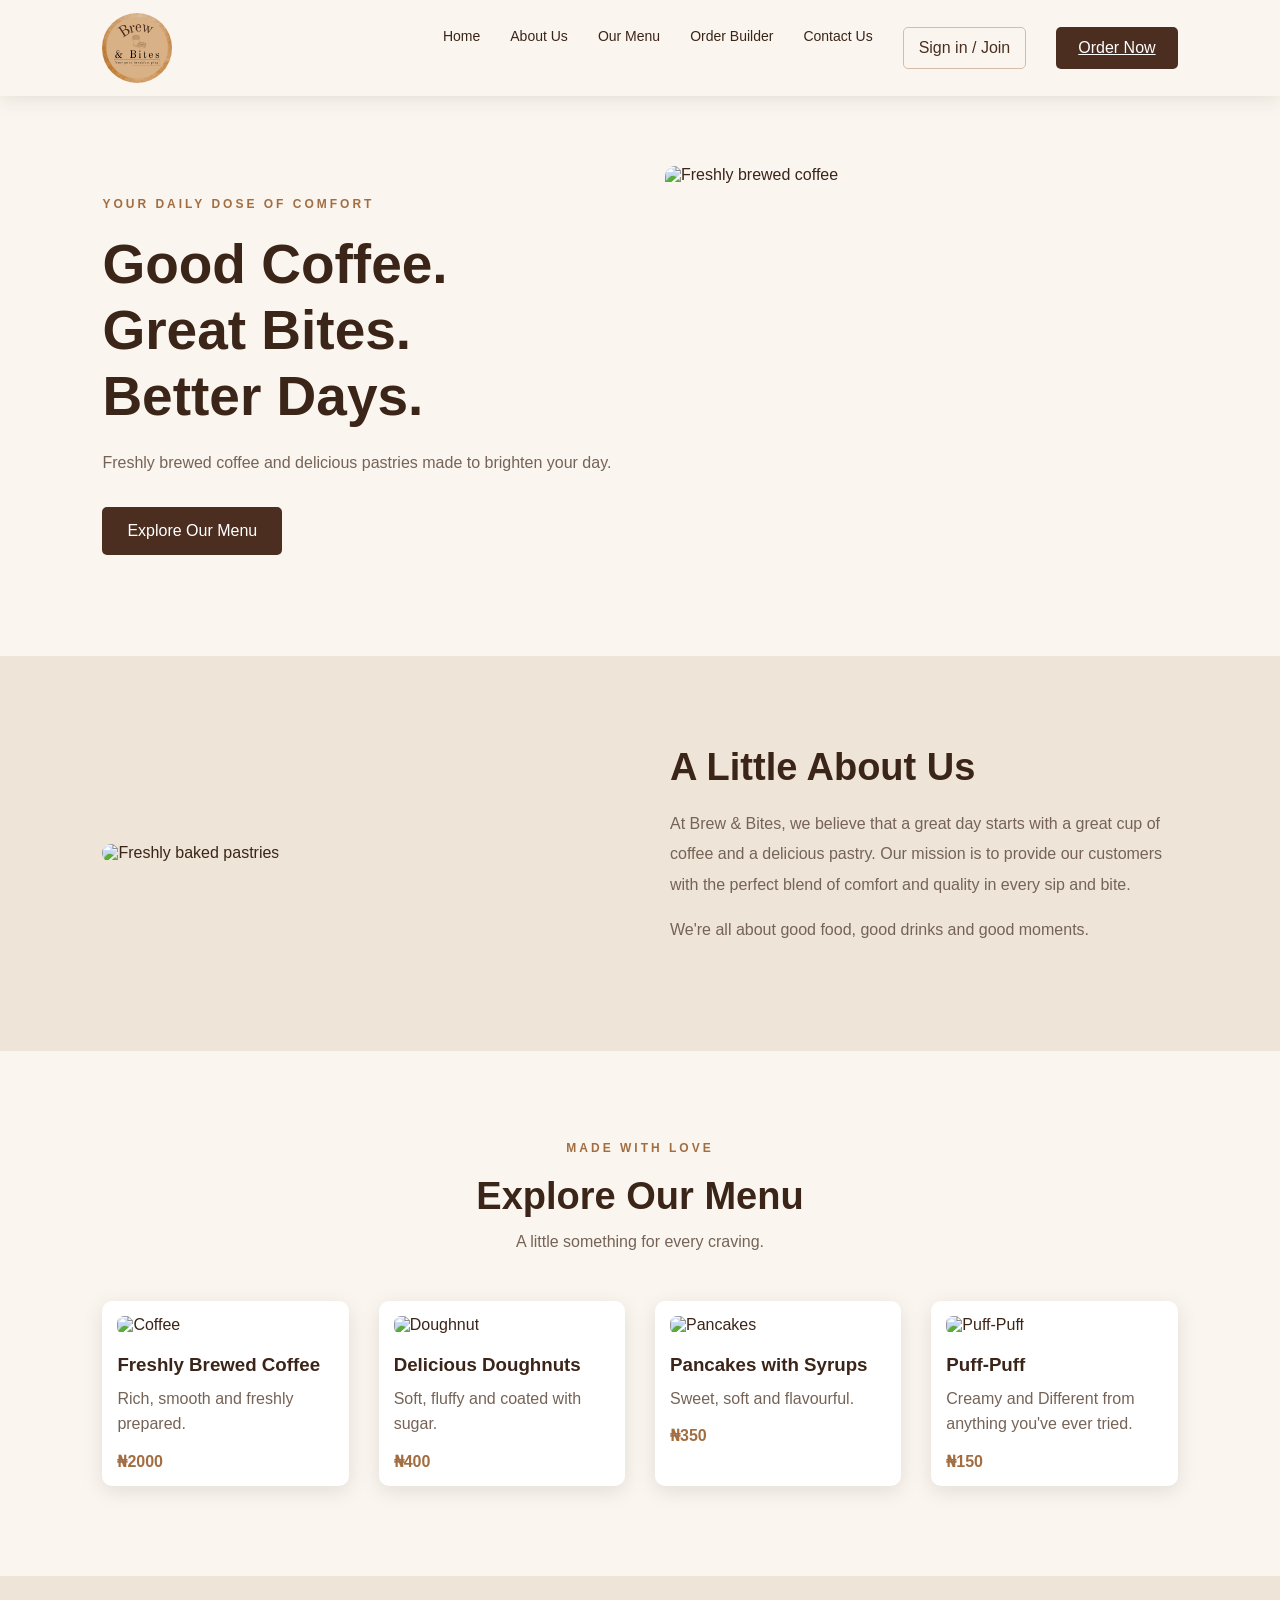
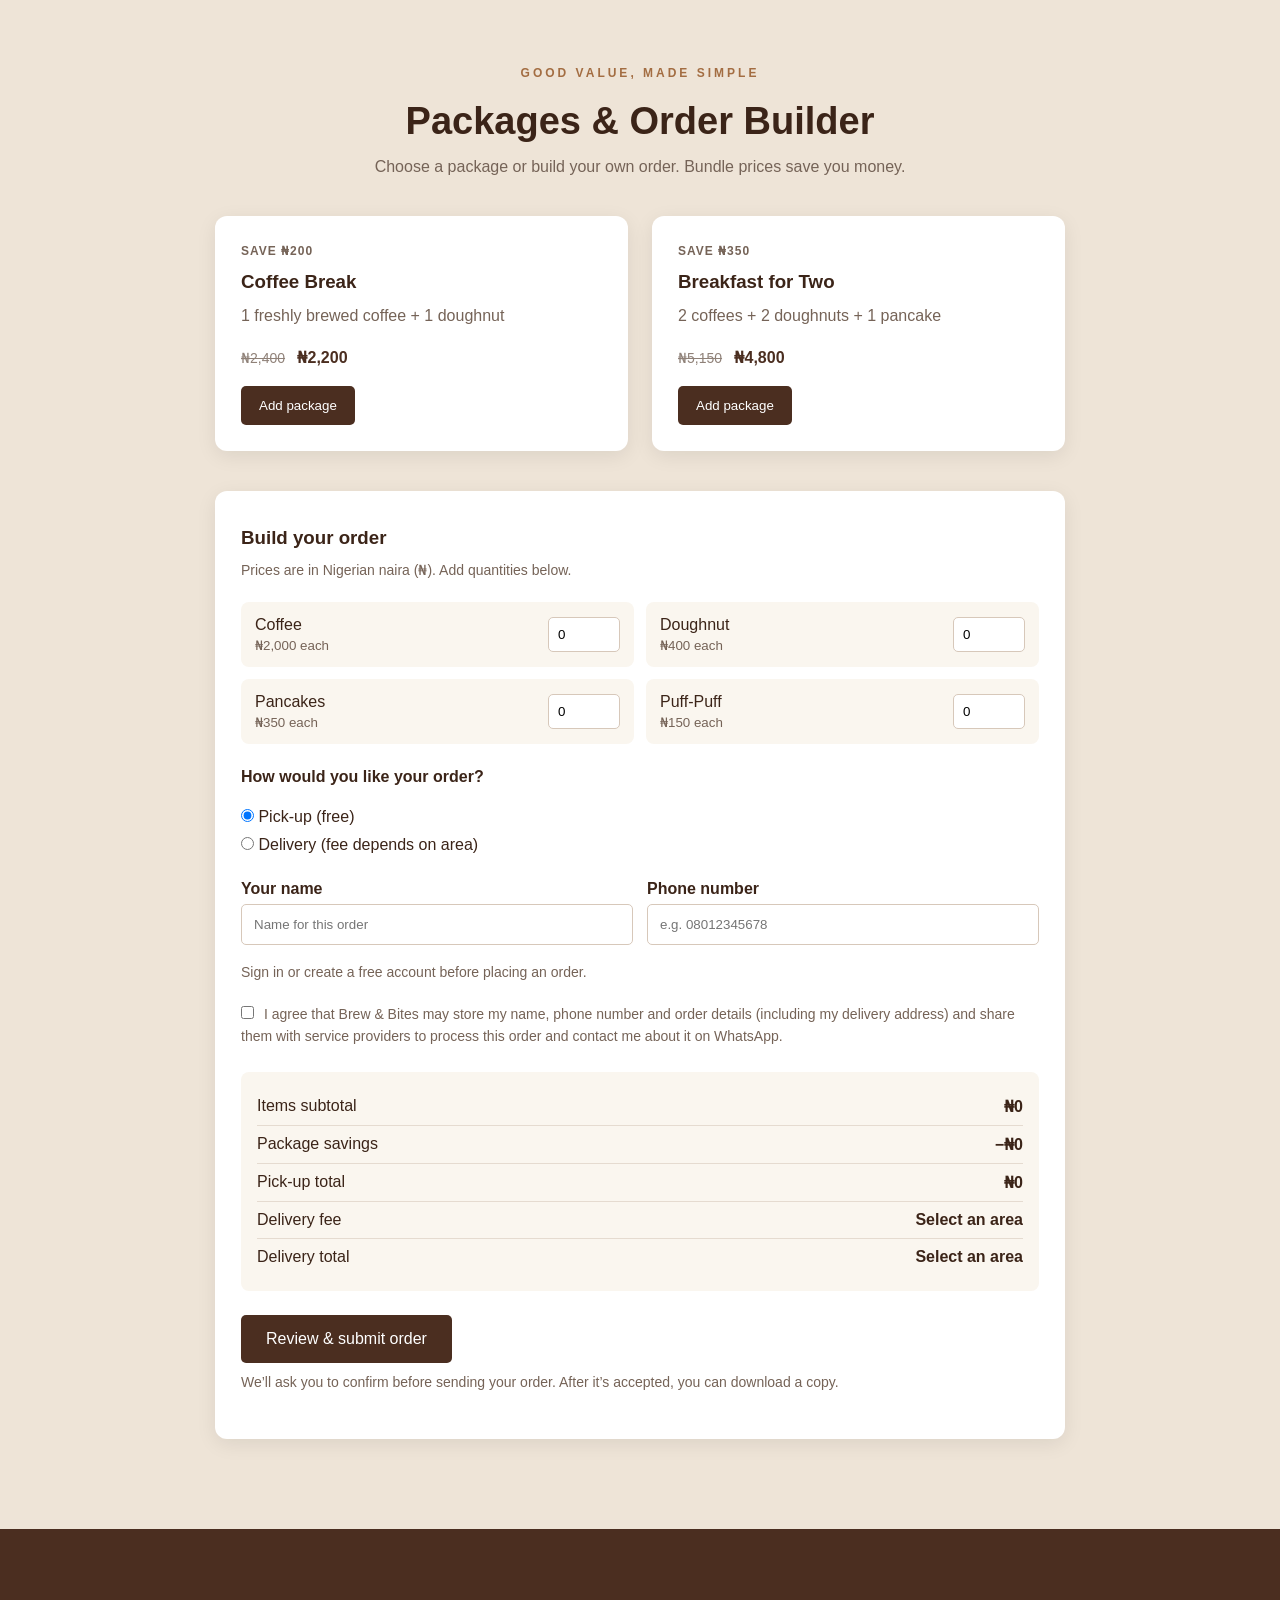
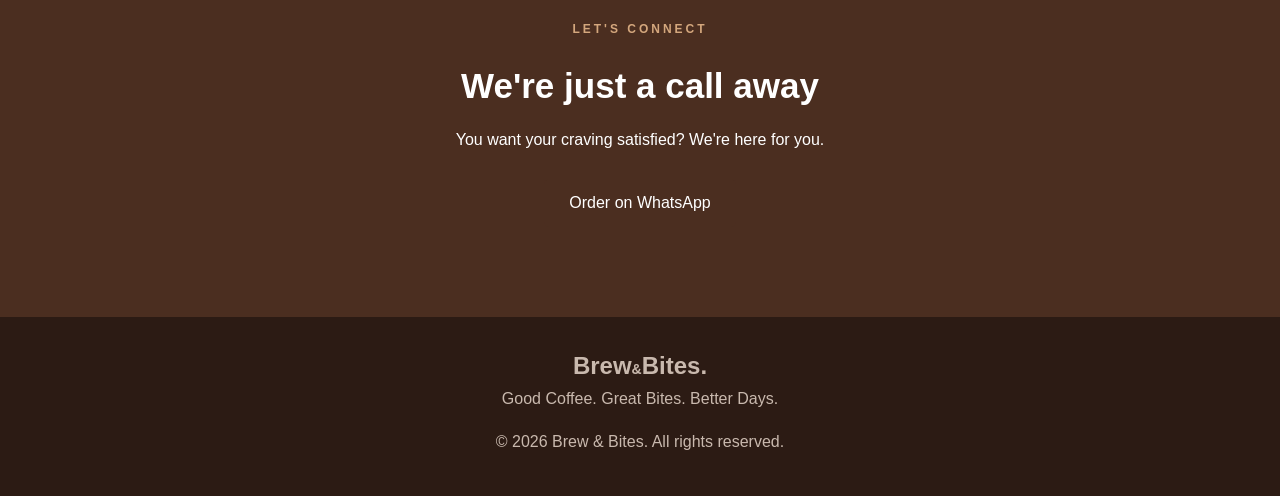
==== commit c7257085: "Add customer accounts and personalized greeting" ====
--- a/index.html
+++ b/index.html
@@ -25,6 +25,11 @@
                     <li><a href="#menu">Our Menu</a></li>
                     <li><a href="#order">Order Builder</a></li>
                     <li><a href="#contact">Contact Us</a></li>
+                    <li class="account-nav-item">
+                        <button class="account-button" id="account-button" type="button">Sign in / Join</button>
+                        <span class="account-greeting" id="account-greeting" hidden></span>
+                        <button class="account-signout" id="account-signout" type="button" hidden>Sign out</button>
+                    </li>
                 </ul>
                 <a href="#menu" class="nav-button">Order Now</a>
             </div>
@@ -147,6 +152,7 @@
                 <label>Your name<input type="text" id="customer-name" autocomplete="name" maxlength="100" required placeholder="Name for this order"></label>
                 <label>Phone number<input type="tel" id="customer-phone" autocomplete="tel" maxlength="30" required placeholder="e.g. 08012345678"></label>
             </div>
+            <p class="form-note">Sign in or create a free account before placing an order.</p>
             <div class="delivery-fields" id="delivery-fields" hidden>
                 <label>Delivery area
                     <select id="delivery-area">
@@ -192,6 +198,49 @@
             <p>Good Coffee. Great Bites. Better Days.</p>
             <p class="copyright">&copy; 2026 Brew &amp; Bites. All rights reserved.</p>
         </footer>
+        <dialog class="account-dialog" id="account-dialog" aria-labelledby="account-dialog-title">
+            <div class="account-dialog-card">
+                <button class="account-close" id="close-account-dialog" type="button" aria-label="Close account window">&times;</button>
+                <p class="subtitle">YOUR BREW &amp; BITES ACCOUNT</p>
+                <h2 id="account-dialog-title">Welcome to Brew &amp; Bites</h2>
+                <p class="account-intro">Create an account for a personal welcome and a smoother order experience.</p>
+
+                <div class="account-tabs" id="account-tabs" role="tablist" aria-label="Account options">
+                    <button class="account-tab is-active" id="sign-in-tab" type="button" role="tab" aria-selected="true">Sign in</button>
+                    <button class="account-tab" id="sign-up-tab" type="button" role="tab" aria-selected="false">Create account</button>
+                </div>
+
+                <form class="account-form" id="sign-in-form">
+                    <label>Email address<input type="email" id="sign-in-email" autocomplete="email" required></label>
+                    <label>Password<input type="password" id="sign-in-password" autocomplete="current-password" required></label>
+                    <button class="main-button account-submit" type="submit" id="sign-in-submit">Sign in</button>
+                    <button class="account-text-button" id="forgot-customer-password" type="button">Forgot password?</button>
+                </form>
+
+                <form class="account-form" id="sign-up-form" hidden>
+                    <label>Your name<input type="text" id="sign-up-name" autocomplete="name" maxlength="100" required></label>
+                    <label>Email address<input type="email" id="sign-up-email" autocomplete="email" required></label>
+                    <label>Password<input type="password" id="sign-up-password" autocomplete="new-password" minlength="8" required></label>
+                    <button class="main-button account-submit" type="submit" id="sign-up-submit">Create account</button>
+                    <p class="account-note">Your name and email personalize your greeting. Supabase securely handles your password.</p>
+                </form>
+
+                <form class="account-form" id="customer-recovery-form" hidden>
+                    <label>Email address<input type="email" id="recovery-email" autocomplete="email" required></label>
+                    <button class="main-button account-submit" type="submit" id="recovery-submit">Send reset link</button>
+                    <button class="account-text-button" id="back-to-account" type="button">Back to sign in</button>
+                </form>
+
+                <form class="account-form" id="customer-new-password-form" hidden>
+                    <label>New password<input type="password" id="customer-new-password" autocomplete="new-password" minlength="8" required></label>
+                    <label>Confirm new password<input type="password" id="customer-confirm-password" autocomplete="new-password" minlength="8" required></label>
+                    <button class="main-button account-submit" type="submit" id="customer-save-password">Save new password</button>
+                </form>
+
+                <p class="account-status" id="account-status" role="status" aria-live="polite"></p>
+            </div>
+        </dialog>
         <script src="Brew&Bites.js"></script>
+        <script src="customer-auth.js"></script>
 </body>
 </html>
--- a/Brew&Bites.css
+++ b/Brew&Bites.css
@@ -96,6 +96,168 @@
     cursor: pointer;
     transition: background-color 0.3s ease;
 }
+
+.account-nav-item {
+    display: flex;
+    align-items: center;
+    gap: 12px;
+}
+
+.account-button,
+.account-signout {
+    min-height: 42px;
+    padding: 10px 15px;
+    border: 1px solid #d4bda8;
+    border-radius: 5px;
+    background: transparent;
+    color: #4b2e20;
+    cursor: pointer;
+    font: inherit;
+}
+
+.account-button:hover,
+.account-signout:hover {
+    background: #eee4d7;
+}
+
+.account-greeting {
+    color: #4b2e20;
+    font-weight: 700;
+}
+
+.account-dialog {
+    width: min(92vw, 460px);
+    max-height: 90vh;
+    margin: auto;
+    padding: 0;
+    overflow: auto;
+    border: 0;
+    border-radius: 14px;
+    background: transparent;
+    color: #3b2418;
+}
+
+.account-dialog::backdrop {
+    background: rgba(32, 20, 14, .62);
+    backdrop-filter: blur(3px);
+}
+
+.account-dialog-card {
+    position: relative;
+    padding: 34px;
+    background: #fff;
+    box-shadow: 0 18px 60px rgba(32, 20, 14, .24);
+}
+
+.account-dialog-card h2 {
+    margin: 0 38px 8px 0;
+    font-size: 28px;
+}
+
+.account-close {
+    position: absolute;
+    top: 14px;
+    right: 14px;
+    width: 40px;
+    height: 40px;
+    border: 0;
+    border-radius: 50%;
+    background: #faf6ef;
+    color: #4b2e20;
+    cursor: pointer;
+    font-size: 26px;
+}
+
+.account-intro,
+.account-note {
+    color: #756357;
+    font-size: 14px;
+    line-height: 1.6;
+}
+
+.account-tabs {
+    display: grid;
+    grid-template-columns: 1fr 1fr;
+    gap: 8px;
+    margin-top: 22px;
+    padding: 5px;
+    border-radius: 8px;
+    background: #faf6ef;
+}
+
+.account-tabs[hidden] { display: none; }
+
+.account-tab {
+    border: 0;
+    border-radius: 6px;
+    background: transparent;
+    color: #6e584a;
+    cursor: pointer;
+    font: inherit;
+}
+
+.account-tab.is-active {
+    background: #4b2e20;
+    color: #fff;
+}
+
+.account-form {
+    display: grid;
+    gap: 14px;
+    margin-top: 20px;
+}
+
+.account-form[hidden] { display: none; }
+
+.account-form label {
+    display: grid;
+    gap: 7px;
+    font-size: 14px;
+    font-weight: 700;
+}
+
+.account-form input {
+    width: 100%;
+    min-height: 46px;
+    padding: 11px 12px;
+    border: 1px solid #d7c8ba;
+    border-radius: 6px;
+    background: #fff;
+    color: #3b2418;
+    font: inherit;
+}
+
+.account-submit {
+    width: 100%;
+    border: 0;
+    cursor: pointer;
+    font: inherit;
+    font-weight: 700;
+}
+
+.account-text-button {
+    justify-self: start;
+    padding: 4px 0;
+    border: 0;
+    background: transparent;
+    color: #7a4b2f;
+    cursor: pointer;
+    font: inherit;
+    font-size: 14px;
+    text-decoration: underline;
+}
+
+.account-note { margin: 0; }
+
+.account-status {
+    min-height: 1.5em;
+    margin-top: 16px;
+    color: #4b2e20;
+    font-size: 14px;
+    line-height: 1.5;
+}
+
+.account-status.error { color: #a22f24; }
 
 /* Hero Section Styling*/
 .hero {
@@ -590,9 +752,21 @@
         font-size: 16px;
     }
 
+    .account-nav-item {
+        flex-wrap: wrap;
+        padding: 12px 0;
+    }
+
+    .account-button,
+    .account-signout {
+        min-height: 42px;
+    }
+
     .nav-button {
         text-align: center;
     }
+
+    .account-dialog-card { padding: 28px 22px; }
 
     .navbar.nav-open .nav-toggle span:nth-child(1) {
         transform: translateY(7px) rotate(45deg);
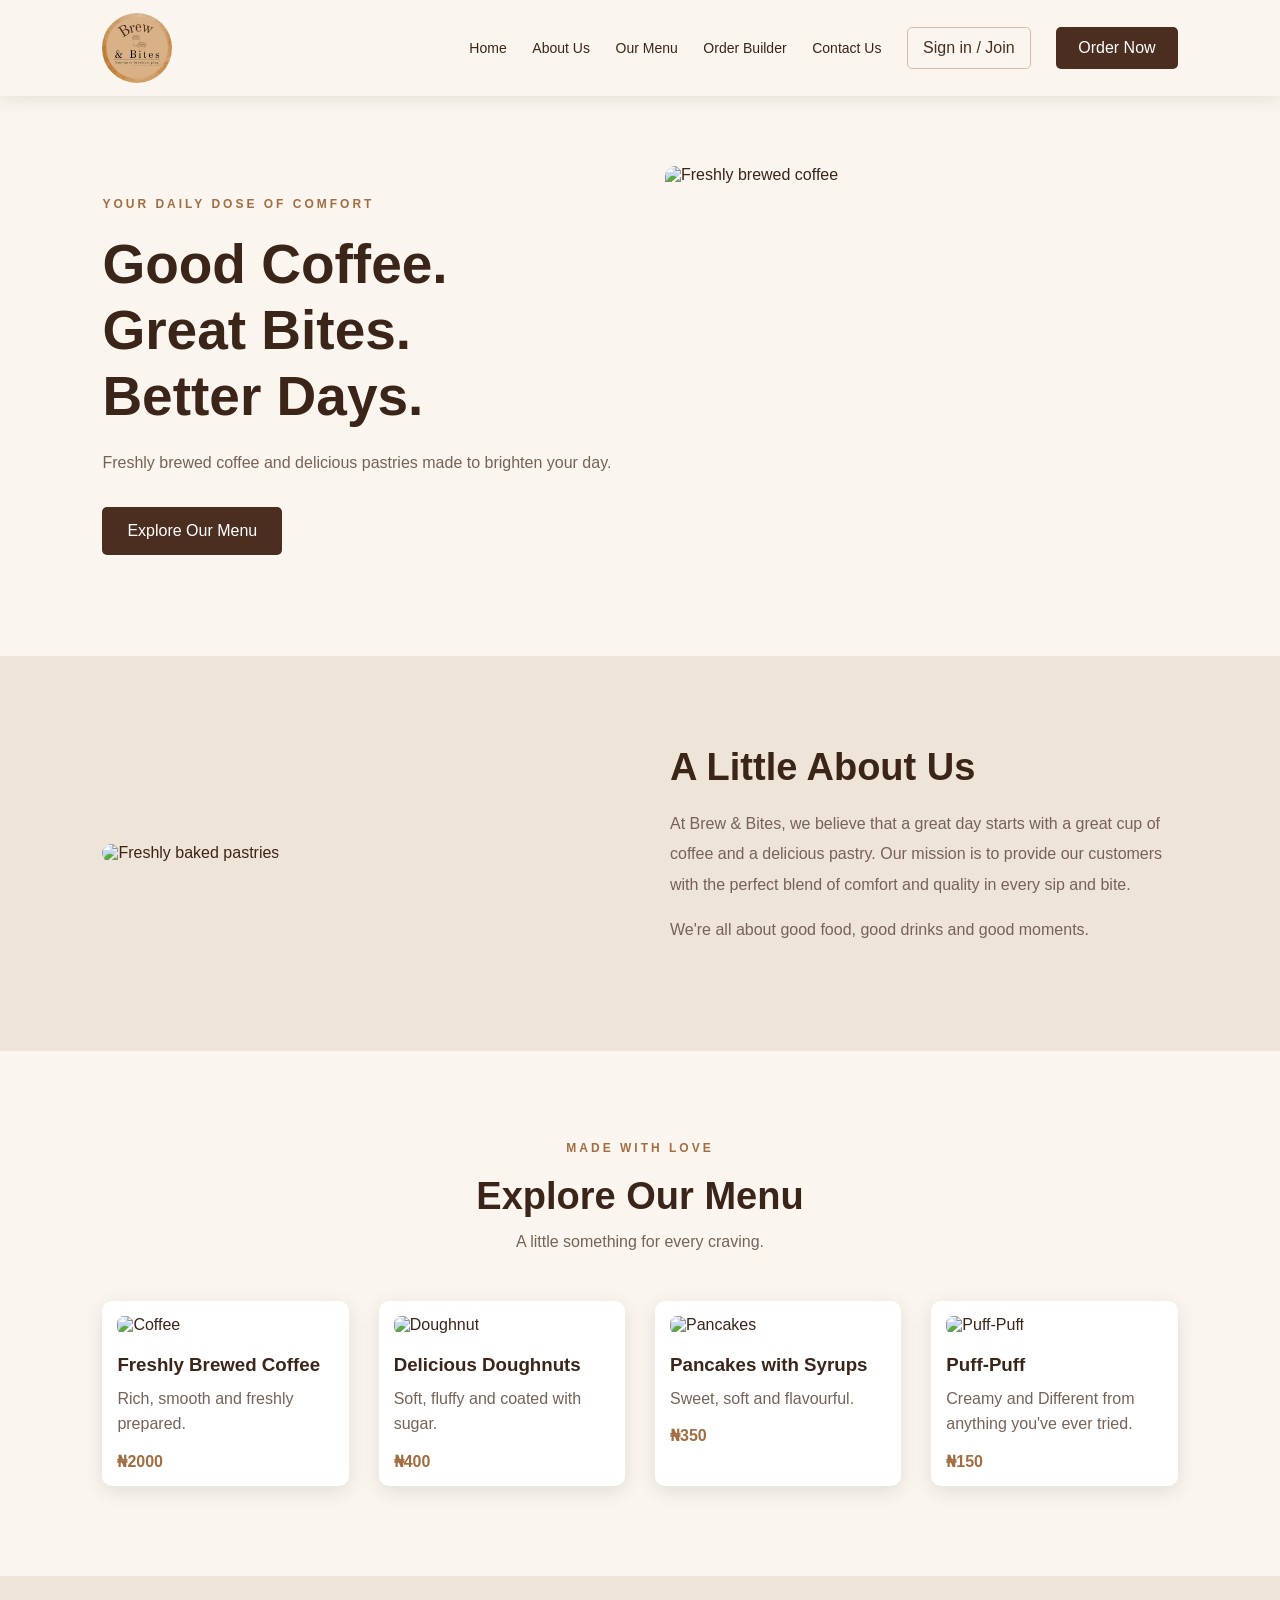
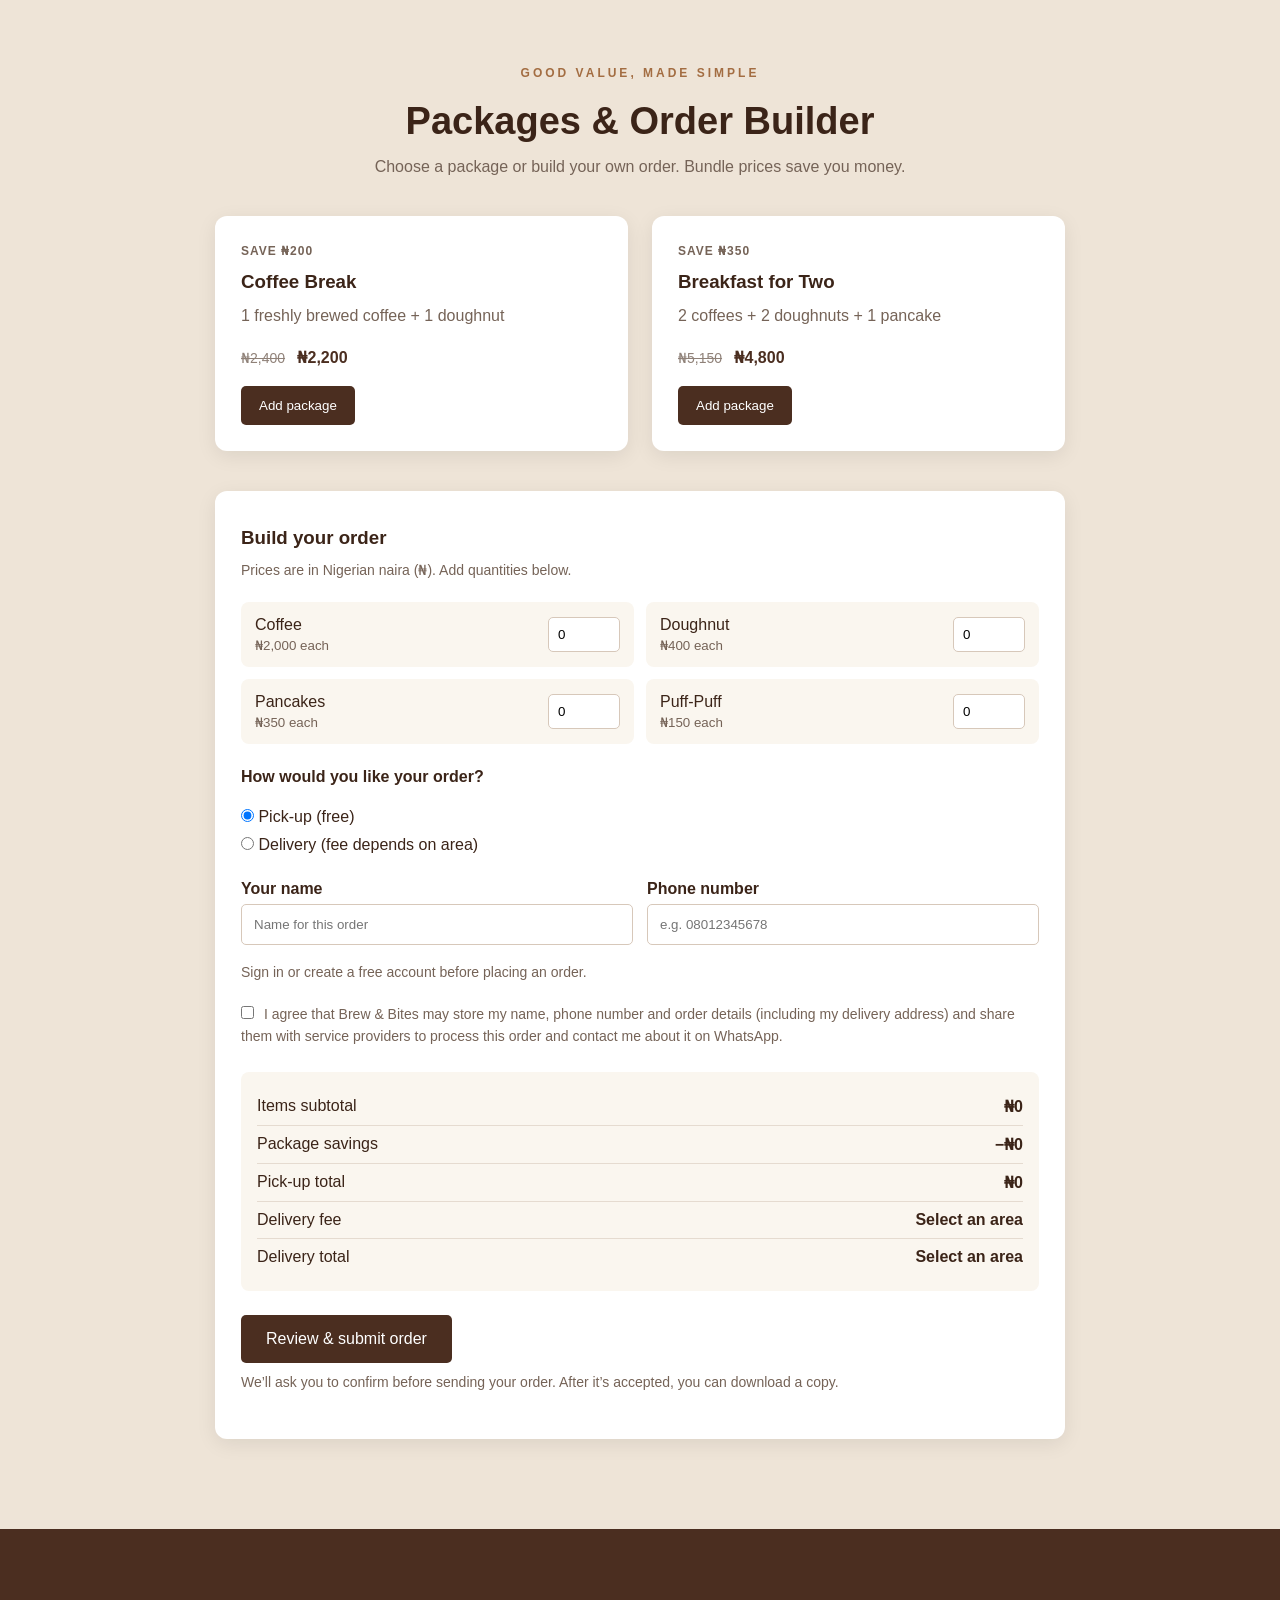
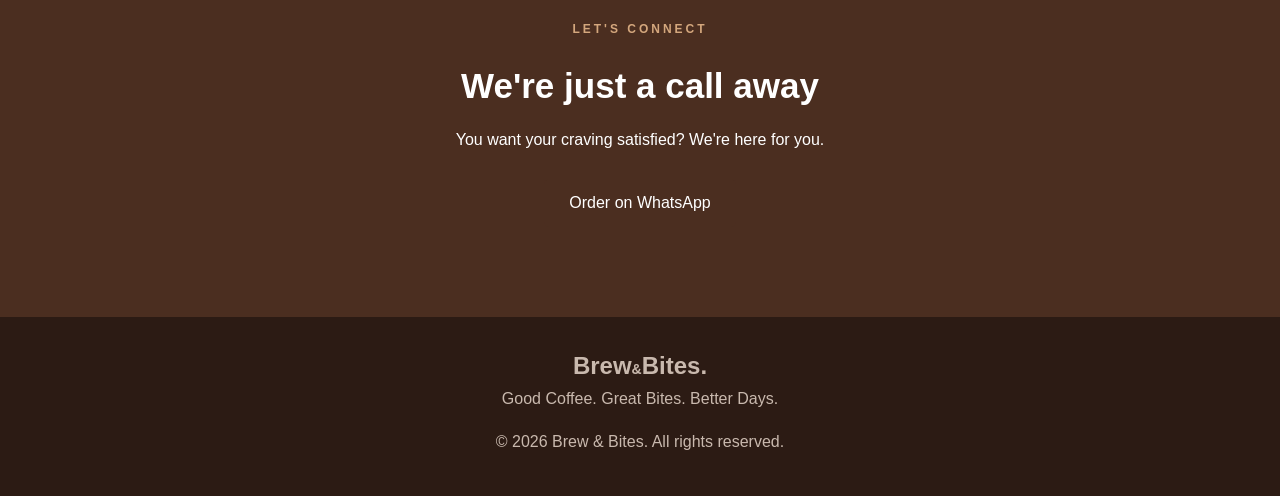
==== commit 897bf87f: "Add show password controls" ====
--- a/index.html
+++ b/index.html
@@ -212,7 +212,12 @@
 
                 <form class="account-form" id="sign-in-form">
                     <label>Email address<input type="email" id="sign-in-email" autocomplete="email" required></label>
-                    <label>Password<input type="password" id="sign-in-password" autocomplete="current-password" required></label>
+                    <label>Password
+                        <span class="password-input-wrap">
+                            <input type="password" id="sign-in-password" autocomplete="current-password" required>
+                            <button class="password-toggle" type="button" data-password-toggle="sign-in-password" aria-label="Show password" aria-pressed="false">Show</button>
+                        </span>
+                    </label>
                     <button class="main-button account-submit" type="submit" id="sign-in-submit">Sign in</button>
                     <button class="account-text-button" id="forgot-customer-password" type="button">Forgot password?</button>
                 </form>
@@ -220,7 +225,12 @@
                 <form class="account-form" id="sign-up-form" hidden>
                     <label>Your name<input type="text" id="sign-up-name" autocomplete="name" maxlength="100" required></label>
                     <label>Email address<input type="email" id="sign-up-email" autocomplete="email" required></label>
-                    <label>Password<input type="password" id="sign-up-password" autocomplete="new-password" minlength="8" required></label>
+                    <label>Password
+                        <span class="password-input-wrap">
+                            <input type="password" id="sign-up-password" autocomplete="new-password" minlength="8" required>
+                            <button class="password-toggle" type="button" data-password-toggle="sign-up-password" aria-label="Show password" aria-pressed="false">Show</button>
+                        </span>
+                    </label>
                     <button class="main-button account-submit" type="submit" id="sign-up-submit">Create account</button>
                     <p class="account-note">Your name and email personalize your greeting. Supabase securely handles your password.</p>
                 </form>
@@ -232,8 +242,18 @@
                 </form>
 
                 <form class="account-form" id="customer-new-password-form" hidden>
-                    <label>New password<input type="password" id="customer-new-password" autocomplete="new-password" minlength="8" required></label>
-                    <label>Confirm new password<input type="password" id="customer-confirm-password" autocomplete="new-password" minlength="8" required></label>
+                    <label>New password
+                        <span class="password-input-wrap">
+                            <input type="password" id="customer-new-password" autocomplete="new-password" minlength="8" required>
+                            <button class="password-toggle" type="button" data-password-toggle="customer-new-password" aria-label="Show password" aria-pressed="false">Show</button>
+                        </span>
+                    </label>
+                    <label>Confirm new password
+                        <span class="password-input-wrap">
+                            <input type="password" id="customer-confirm-password" autocomplete="new-password" minlength="8" required>
+                            <button class="password-toggle" type="button" data-password-toggle="customer-confirm-password" aria-label="Show password" aria-pressed="false">Show</button>
+                        </span>
+                    </label>
                     <button class="main-button account-submit" type="submit" id="customer-save-password">Save new password</button>
                 </form>
 
--- a/Brew&Bites.css
+++ b/Brew&Bites.css
@@ -26,6 +26,7 @@
     display: flex;
     justify-content: space-between;
     align-items: center;
+    gap: clamp(20px, 4vw, 60px);
     min-height: 96px;
     padding: 12px 8%;
     background-color: #faf6ef;
@@ -46,14 +47,22 @@
 
 .nav-links {
     display: flex;
+    align-items: center;
     list-style: none;
-    gap: 30px;
+    gap: clamp(16px, 2vw, 30px);
+}
+
+.nav-links li {
+    display: flex;
+    align-items: center;
 }
 
 .nav-menu {
     display: flex;
-    align-items: center;
-    gap: 30px;
+    flex: 1;
+    align-items: center;
+    justify-content: flex-end;
+    gap: clamp(18px, 2vw, 30px);
 }
 
 .nav-toggle {
@@ -76,10 +85,15 @@
     transition: transform 0.2s ease, opacity 0.2s ease;
 }
 
-.nav-links a{
+.nav-links a {
+    display: inline-flex;
+    align-items: center;
+    min-height: 42px;
+    line-height: 1.2;
     text-decoration: none;
     color: #3b2418;
     font-size: 14px;
+    white-space: nowrap;
     transition: color 0.3s ease;
 }
 
@@ -88,12 +102,18 @@
 }
 
 .nav-button {
+    display: inline-flex;
+    align-items: center;
+    justify-content: center;
+    min-height: 42px;
     padding: 12px 22px;
     background-color: #4b2e20;
     color: #fff;
     border: none;
     border-radius: 5px;
     cursor: pointer;
+    text-decoration: none;
+    white-space: nowrap;
     transition: background-color 0.3s ease;
 }
 
@@ -101,6 +121,7 @@
     display: flex;
     align-items: center;
     gap: 12px;
+    white-space: nowrap;
 }
 
 .account-button,
@@ -227,6 +248,37 @@
     font: inherit;
 }
 
+.password-input-wrap {
+    position: relative;
+    display: block;
+}
+
+.password-input-wrap input {
+    padding-right: 68px;
+}
+
+.password-toggle {
+    position: absolute;
+    top: 50%;
+    right: 12px;
+    min-width: 44px;
+    padding: 6px 0;
+    transform: translateY(-50%);
+    border: 0;
+    background: transparent;
+    color: #7a4b2f;
+    cursor: pointer;
+    font: inherit;
+    font-size: 13px;
+    font-weight: 700;
+}
+
+.password-toggle:focus-visible {
+    outline: 2px solid #b47a4b;
+    outline-offset: 2px;
+    border-radius: 3px;
+}
+
 .account-submit {
     width: 100%;
     border: 0;
@@ -723,6 +775,7 @@
 
     .nav-menu {
         display: none;
+        flex: initial;
         position: absolute;
         top: 100%;
         left: 0;
@@ -742,8 +795,13 @@
 
     .nav-links {
         flex-direction: column;
+        align-items: stretch;
         gap: 0;
         margin: 0;
+    }
+
+    .nav-links li {
+        display: block;
     }
 
     .nav-links a {
@@ -763,6 +821,7 @@
     }
 
     .nav-button {
+        width: 100%;
         text-align: center;
     }
 
